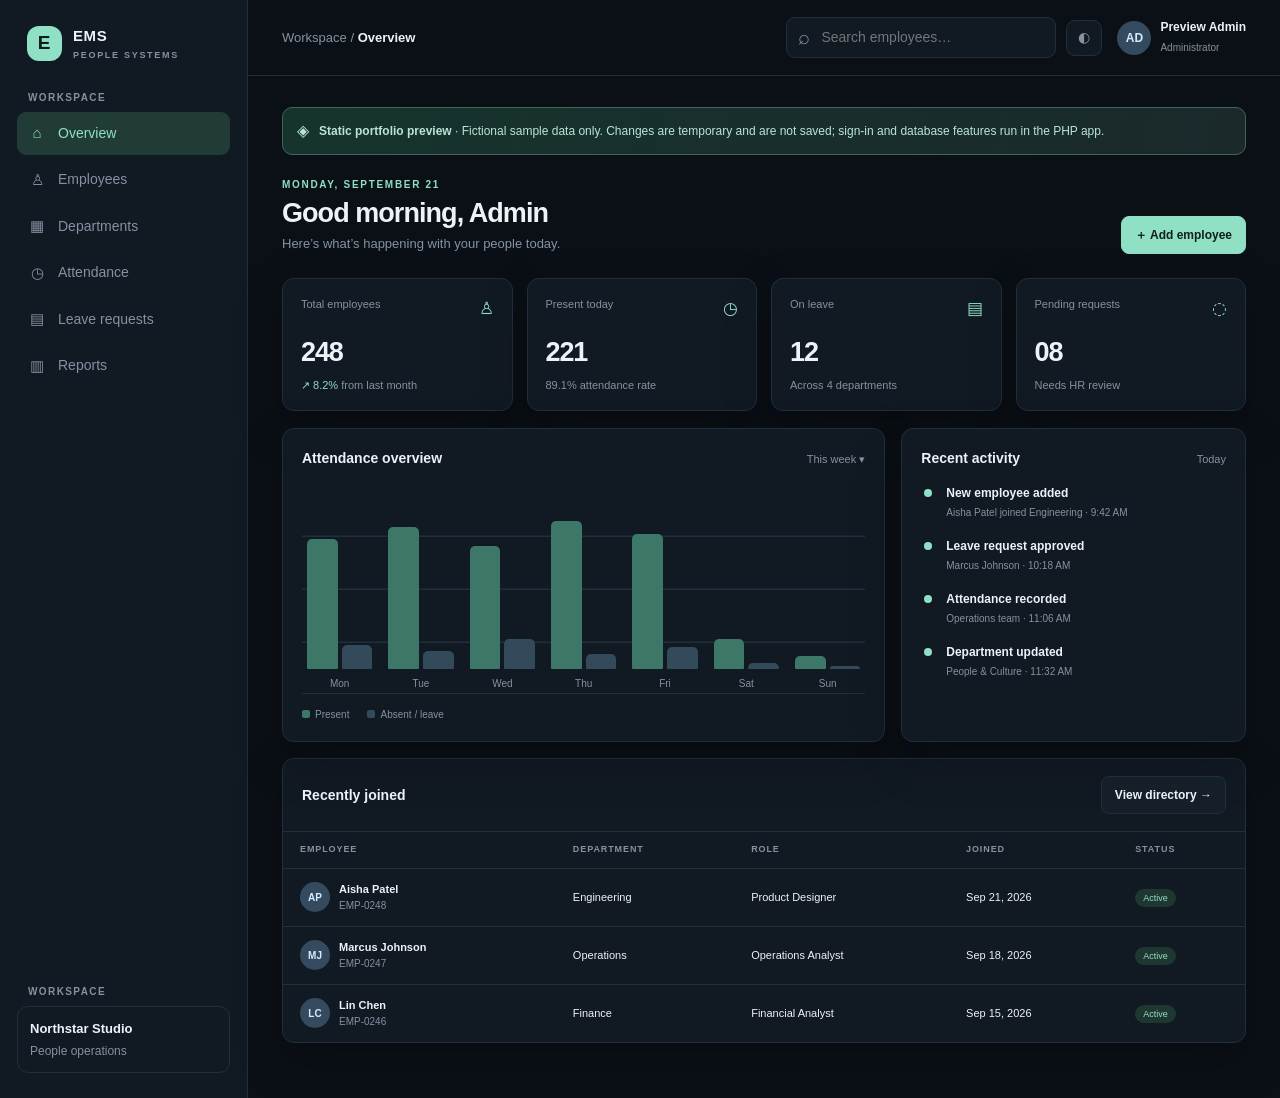
==== index.html @ 7f78dc3c "Add static EMS preview for GitHub Pages" ====
<!doctype html>
<html lang="en" data-theme="dark">
<head>
  <meta charset="utf-8">
  <meta name="viewport" content="width=device-width, initial-scale=1">
  <meta name="description" content="A static portfolio preview of the Employment Management System.">
  <title>EMS · People operations</title>
  <style>
    :root{color-scheme:dark;--bg:#0b1016;--panel:#111923;--panel2:#151f2a;--line:#222e3a;--text:#edf2f7;--muted:#8492a1;--accent:#8fe0c4;--accent2:#213c37;--blue:#9cc8ff;--amber:#f3c781;--red:#f39c9c;--shadow:0 18px 50px #0003}
    [data-theme=light]{color-scheme:light;--bg:#f2f5f7;--panel:#fff;--panel2:#f7f9fa;--line:#e4e9ed;--text:#1b2630;--muted:#71808e;--accent:#247d64;--accent2:#e1f3ed;--blue:#3677b8;--amber:#a56c15;--red:#b94d4d;--shadow:0 14px 38px #22334412}
    *{box-sizing:border-box}body{margin:0;background:var(--bg);color:var(--text);font:14px/1.5 Inter,"Segoe UI",Arial,sans-serif;min-height:100vh}button,input{font:inherit}button{cursor:pointer;color:inherit}
    .app{display:grid;grid-template-columns:248px minmax(0,1fr);min-height:100vh}.sidebar{background:var(--panel);border-right:1px solid var(--line);padding:25px 17px;display:flex;flex-direction:column;gap:28px}.brand{display:flex;align-items:center;gap:11px;padding:0 10px;font-size:15px;font-weight:750;letter-spacing:.04em}.brand-mark{display:grid;place-items:center;width:35px;height:35px;border-radius:12px;background:var(--accent);color:#102019;font-weight:900;font-size:19px}.brand small{display:block;color:var(--muted);font-size:9px;letter-spacing:.19em;margin-top:1px}.nav-label{color:var(--muted);font-size:10px;font-weight:700;letter-spacing:.14em;padding:0 11px;margin-bottom:7px}.nav{display:grid;gap:4px}.nav button{background:none;border:0;color:var(--muted);text-align:left;padding:10px 11px;border-radius:9px;display:flex;align-items:center;gap:12px}.nav button:hover,.nav button.active{background:var(--accent2);color:var(--accent)}.nav-icon{width:18px;text-align:center;font-size:15px}.sidebar-bottom{margin-top:auto}.workspace{border:1px solid var(--line);padding:12px;border-radius:11px;color:var(--muted);font-size:12px}.workspace b{display:block;color:var(--text);font-size:13px;margin-bottom:3px}
    main{min-width:0}.topbar{height:76px;border-bottom:1px solid var(--line);display:flex;align-items:center;justify-content:space-between;padding:0 34px;gap:15px}.crumb{color:var(--muted);font-size:13px}.crumb strong{color:var(--text);font-weight:600}.top-actions{display:flex;align-items:center;gap:10px}.search{width:min(270px,30vw);position:relative}.search input{width:100%;background:var(--panel);border:1px solid var(--line);border-radius:9px;color:var(--text);padding:9px 12px 9px 34px;outline:none}.search:before{content:"⌕";position:absolute;left:12px;top:5px;color:var(--muted);font-size:20px}.icon-btn{width:36px;height:36px;border-radius:9px;border:1px solid var(--line);background:var(--panel);color:var(--muted)}.profile{display:flex;align-items:center;gap:9px;margin-left:5px}.avatar{display:grid;place-items:center;width:34px;height:34px;border-radius:50%;background:#344b5f;color:#d7ebff;font-weight:700;font-size:12px}.profile b{font-size:12px;display:block}.profile small{color:var(--muted);font-size:10px}
    .content{max-width:1440px;margin:auto;padding:31px 34px 55px}.preview-banner{border:1px solid #416359;background:linear-gradient(100deg,#16342e,#1b292b);color:#b9e5d5;border-radius:10px;padding:11px 14px;margin-bottom:22px;display:flex;align-items:center;gap:10px;font-size:12px}.preview-banner span{font-size:16px}.screen{display:none}.screen.active{display:block}.heading{display:flex;align-items:flex-end;justify-content:space-between;gap:18px;margin-bottom:24px}.eyebrow{font-size:10px;letter-spacing:.17em;text-transform:uppercase;color:var(--accent);font-weight:700}.heading h1{font-size:27px;line-height:1.2;margin:5px 0 5px;font-weight:650;letter-spacing:-.035em}.heading p{margin:0;color:var(--muted);font-size:13px}.button{border:1px solid var(--line);background:var(--panel2);padding:9px 13px;border-radius:8px;color:var(--text);font-weight:600;font-size:12px}.button.primary{background:var(--accent);border-color:var(--accent);color:#102019}.button:hover{filter:brightness(1.08)}
    .stats{display:grid;grid-template-columns:repeat(4,minmax(0,1fr));gap:14px;margin-bottom:17px}.stat,.card{background:var(--panel);border:1px solid var(--line);border-radius:12px;box-shadow:var(--shadow)}.stat{padding:17px 18px}.stat-head{display:flex;justify-content:space-between;color:var(--muted);font-size:11px}.stat-icon{color:var(--accent);font-size:17px}.stat-value{font-size:27px;font-weight:650;letter-spacing:-.04em;margin:11px 0 4px}.stat-foot{color:var(--muted);font-size:11px}.up{color:var(--accent)}
    .grid-two{display:grid;grid-template-columns:minmax(0,1.4fr) minmax(280px,.8fr);gap:16px;margin-bottom:16px}.card{padding:19px}.card-title{display:flex;align-items:center;justify-content:space-between;margin-bottom:15px}.card-title h2{font-size:14px;margin:0;font-weight:650}.card-title span{font-size:11px;color:var(--muted)}.chart{height:210px;display:flex;align-items:flex-end;gap:16px;padding:14px 5px 24px;border-bottom:1px solid var(--line);background:repeating-linear-gradient(to bottom,transparent 0,transparent 51px,var(--line) 52px,var(--line) 53px)}.bar-col{height:100%;flex:1;display:flex;align-items:flex-end;gap:4px;position:relative}.bar{width:50%;border-radius:5px 5px 1px 1px;background:#3c7767;min-height:3px}.bar.alt{background:#324a5a}.bar-col label{position:absolute;bottom:-22px;left:0;right:0;text-align:center;color:var(--muted);font-size:10px}.legend{display:flex;gap:18px;color:var(--muted);font-size:10px;margin-top:13px}.legend i{display:inline-block;width:8px;height:8px;border-radius:2px;background:#3c7767;margin-right:5px}.legend i.alt{background:#324a5a}
    .activity-list{display:grid;gap:17px}.activity{display:flex;gap:11px;align-items:flex-start}.activity-dot{height:8px;width:8px;border-radius:50%;background:var(--accent);margin:5px 3px 0}.activity b{font-size:12px;font-weight:600;display:block}.activity small{display:block;color:var(--muted);font-size:10px;margin-top:3px}
    .table-card{padding:0;overflow:hidden}.table-top{padding:17px 19px;display:flex;justify-content:space-between;align-items:center;border-bottom:1px solid var(--line)}.table-top h2{font-size:14px;margin:0}.table-wrap{overflow:auto}table{width:100%;border-collapse:collapse;white-space:nowrap}th{text-align:left;padding:11px 17px;color:var(--muted);font-size:9px;letter-spacing:.1em;font-weight:700;border-bottom:1px solid var(--line)}td{padding:12px 17px;border-bottom:1px solid var(--line);font-size:11px}tbody tr:last-child td{border-bottom:0}.person{display:flex;align-items:center;gap:9px}.person .avatar{width:30px;height:30px;font-size:10px}.person b{font-size:11px;display:block}.person small{font-size:10px;color:var(--muted)}.badge{font-size:9px;padding:4px 8px;border-radius:20px;background:#1e3831;color:#98ddc5}.badge.amber{background:#3a3020;color:#f2ca7d}.badge.blue{background:#1d2f3d;color:#a4cefa}.badge.red{background:#3b2729;color:#edaaaa}
    .cards-three{display:grid;grid-template-columns:repeat(3,minmax(0,1fr));gap:14px}.dept-card{padding:19px}.dept-card .dept-mark{width:34px;height:34px;border-radius:10px;background:var(--accent2);color:var(--accent);display:grid;place-items:center;font-size:12px;font-weight:700}.dept-card h3{font-size:14px;margin:15px 0 4px}.dept-card p{color:var(--muted);font-size:11px;margin:0}.dept-card footer{border-top:1px solid var(--line);padding-top:12px;margin-top:17px;color:var(--muted);font-size:10px;display:flex;justify-content:space-between}.empty-report{margin-top:14px;padding:30px;text-align:center;color:var(--muted)}
    .toast{position:fixed;bottom:22px;right:22px;background:var(--panel2);border:1px solid var(--line);box-shadow:var(--shadow);padding:12px 16px;border-radius:9px;opacity:0;transform:translateY(8px);transition:.2s;pointer-events:none;z-index:10}.toast.show{opacity:1;transform:translateY(0)}.menu-btn{display:none}
    [data-theme=light] .preview-banner{background:#e7f4ee;color:#275d4c;border-color:#c4e1d5}
    @media(max-width:1000px){.app{grid-template-columns:215px minmax(0,1fr)}.stats{grid-template-columns:repeat(2,1fr)}.content{padding:25px 22px}.topbar{padding:0 22px}.cards-three{grid-template-columns:repeat(2,minmax(0,1fr))}}
    @media(max-width:720px){.app{display:block}.sidebar{position:fixed;z-index:8;inset:0 auto 0 0;width:250px;transform:translateX(-102%);transition:.2s;box-shadow:var(--shadow)}.sidebar.open{transform:translateX(0)}.menu-btn{display:inline-grid;place-items:center}.topbar{height:64px;padding:0 15px}.search{width:min(190px,40vw)}.profile span:not(.avatar){display:none}.content{padding:20px 14px 38px}.grid-two{grid-template-columns:1fr}.heading{align-items:flex-start}.heading h1{font-size:23px}.cards-three{grid-template-columns:1fr}.preview-banner{align-items:flex-start}.stats{gap:9px}.stat{padding:13px}.stat-value{font-size:23px}}
    @media(max-width:410px){.stats{grid-template-columns:1fr 1fr}.top-actions{gap:6px}.profile{display:none}.button{padding:8px 9px}}
  </style>
</head>
<body>
<div class="app">
  <aside class="sidebar" id="sidebar">
    <div class="brand"><span class="brand-mark">E</span><span>EMS<small>PEOPLE SYSTEMS</small></span></div>
    <div><div class="nav-label">WORKSPACE</div><nav class="nav" aria-label="Main navigation">
      <button class="active" data-view="dashboard"><span class="nav-icon">⌂</span>Overview</button>
      <button data-view="employees"><span class="nav-icon">♙</span>Employees</button>
      <button data-view="departments"><span class="nav-icon">▦</span>Departments</button>
      <button data-view="attendance"><span class="nav-icon">◷</span>Attendance</button>
      <button data-view="leave"><span class="nav-icon">▤</span>Leave requests</button>
      <button data-view="reports"><span class="nav-icon">▥</span>Reports</button>
    </nav></div>
    <div class="sidebar-bottom"><div class="nav-label">WORKSPACE</div><div class="workspace"><b>Northstar Studio</b>People operations</div></div>
  </aside>
  <main>
    <header class="topbar">
      <div class="top-actions"><button class="icon-btn menu-btn" id="menu" aria-label="Open menu">☰</button><div class="crumb">Workspace <span> / </span> <strong id="breadcrumb">Overview</strong></div></div>
      <div class="top-actions">
        <label class="search"><input id="global-search" placeholder="Search employees…" aria-label="Search employees"></label>
        <button class="icon-btn" id="theme" aria-label="Toggle light theme">◐</button>
        <div class="profile"><span class="avatar">AD</span><span><b>Preview Admin</b><small>Administrator</small></span></div>
      </div>
    </header>
    <div class="content">
      <div class="preview-banner"><span>◈</span><div><b>Static portfolio preview</b> · Fictional sample data only. Changes are temporary and are not saved; sign-in and database features run in the PHP app.</div></div>

      <section class="screen active" data-screen="dashboard">
        <div class="heading"><div><div class="eyebrow">MONDAY, SEPTEMBER 21</div><h1>Good morning, Admin</h1><p>Here’s what’s happening with your people today.</p></div><button class="button primary" data-demo>＋ Add employee</button></div>
        <div class="stats">
          <article class="stat"><div class="stat-head"><span>Total employees</span><span class="stat-icon">♙</span></div><div class="stat-value">248</div><div class="stat-foot"><span class="up">↗ 8.2%</span> from last month</div></article>
          <article class="stat"><div class="stat-head"><span>Present today</span><span class="stat-icon">◷</span></div><div class="stat-value">221</div><div class="stat-foot">89.1% attendance rate</div></article>
          <article class="stat"><div class="stat-head"><span>On leave</span><span class="stat-icon">▤</span></div><div class="stat-value">12</div><div class="stat-foot">Across 4 departments</div></article>
          <article class="stat"><div class="stat-head"><span>Pending requests</span><span class="stat-icon">◌</span></div><div class="stat-value">08</div><div class="stat-foot">Needs HR review</div></article>
        </div>
        <div class="grid-two">
          <article class="card"><div class="card-title"><h2>Attendance overview</h2><span>This week ▾</span></div><div class="chart" aria-label="Attendance chart">
            <div class="bar-col"><i class="bar" style="height:76%"></i><i class="bar alt" style="height:14%"></i><label>Mon</label></div><div class="bar-col"><i class="bar" style="height:83%"></i><i class="bar alt" style="height:11%"></i><label>Tue</label></div><div class="bar-col"><i class="bar" style="height:72%"></i><i class="bar alt" style="height:18%"></i><label>Wed</label></div><div class="bar-col"><i class="bar" style="height:87%"></i><i class="bar alt" style="height:9%"></i><label>Thu</label></div><div class="bar-col"><i class="bar" style="height:79%"></i><i class="bar alt" style="height:13%"></i><label>Fri</label></div><div class="bar-col"><i class="bar" style="height:18%"></i><i class="bar alt" style="height:4%"></i><label>Sat</label></div><div class="bar-col"><i class="bar" style="height:8%"></i><i class="bar alt" style="height:2%"></i><label>Sun</label></div>
          </div><div class="legend"><span><i></i>Present</span><span><i class="alt"></i>Absent / leave</span></div></article>
          <article class="card"><div class="card-title"><h2>Recent activity</h2><span>Today</span></div><div class="activity-list">
            <div class="activity"><i class="activity-dot"></i><div><b>New employee added</b><small>Aisha Patel joined Engineering · 9:42 AM</small></div></div>
            <div class="activity"><i class="activity-dot"></i><div><b>Leave request approved</b><small>Marcus Johnson · 10:18 AM</small></div></div>
            <div class="activity"><i class="activity-dot"></i><div><b>Attendance recorded</b><small>Operations team · 11:06 AM</small></div></div>
            <div class="activity"><i class="activity-dot"></i><div><b>Department updated</b><small>People &amp; Culture · 11:32 AM</small></div></div>
          </div></article>
        </div>
        <article class="card table-card"><div class="table-top"><h2>Recently joined</h2><button class="button" data-view-link="employees">View directory →</button></div><div class="table-wrap"><table><thead><tr><th>EMPLOYEE</th><th>DEPARTMENT</th><th>ROLE</th><th>JOINED</th><th>STATUS</th></tr></thead><tbody>
          <tr><td><div class="person"><span class="avatar">AP</span><span><b>Aisha Patel</b><small>EMP-0248</small></span></div></td><td>Engineering</td><td>Product Designer</td><td>Sep 21, 2026</td><td><span class="badge">Active</span></td></tr>
          <tr><td><div class="person"><span class="avatar">MJ</span><span><b>Marcus Johnson</b><small>EMP-0247</small></span></div></td><td>Operations</td><td>Operations Analyst</td><td>Sep 18, 2026</td><td><span class="badge">Active</span></td></tr>
          <tr><td><div class="person"><span class="avatar">LC</span><span><b>Lin Chen</b><small>EMP-0246</small></span></div></td><td>Finance</td><td>Financial Analyst</td><td>Sep 15, 2026</td><td><span class="badge">Active</span></td></tr>
        </tbody></table></div></article>
      </section>

      <section class="screen" data-screen="employees">
        <div class="heading"><div><div class="eyebrow">PEOPLE DIRECTORY</div><h1>Employees</h1><p>Browse the people in your organization.</p></div><button class="button primary" data-demo>＋ Add employee</button></div>
        <article class="card table-card"><div class="table-top"><h2>All employees <span class="muted">(sample)</span></h2><span>248 people</span></div><div class="table-wrap"><table><thead><tr><th>EMPLOYEE</th><th>DEPARTMENT</th><th>ROLE</th><th>EMAIL</th><th>STATUS</th></tr></thead><tbody id="employee-rows">
          <tr><td><div class="person"><span class="avatar">AP</span><span><b>Aisha Patel</b><small>EMP-0248</small></span></div></td><td>Engineering</td><td>Product Designer</td><td>aisha.patel@example.test</td><td><span class="badge">Active</span></td></tr>
          <tr><td><div class="person"><span class="avatar">MJ</span><span><b>Marcus Johnson</b><small>EMP-0247</small></span></div></td><td>Operations</td><td>Operations Analyst</td><td>marcus.j@example.test</td><td><span class="badge amber">On leave</span></td></tr>
          <tr><td><div class="person"><span class="avatar">LC</span><span><b>Lin Chen</b><small>EMP-0246</small></span></div></td><td>Finance</td><td>Financial Analyst</td><td>lin.chen@example.test</td><td><span class="badge">Active</span></td></tr>
          <tr><td><div class="person"><span class="avatar">SR</span><span><b>Sofia Rivera</b><small>EMP-0245</small></span></div></td><td>People &amp; Culture</td><td>HR Specialist</td><td>sofia.r@example.test</td><td><span class="badge">Active</span></td></tr>
          <tr><td><div class="person"><span class="avatar">DK</span><span><b>Daniel Kim</b><small>EMP-0244</small></span></div></td><td>Engineering</td><td>Backend Developer</td><td>daniel.kim@example.test</td><td><span class="badge red">Inactive</span></td></tr>
        </tbody></table></div></article>
      </section>

      <section class="screen" data-screen="departments">
        <div class="heading"><div><div class="eyebrow">ORGANIZATION</div><h1>Departments</h1><p>Teams and their current headcount.</p></div><button class="button primary" data-demo>＋ Add department</button></div>
        <div class="cards-three">
          <article class="card dept-card"><span class="dept-mark">EN</span><h3>Engineering</h3><p>Product development and technology.</p><footer><span>86 employees</span><span class="badge">Active</span></footer></article>
          <article class="card dept-card"><span class="dept-mark">OP</span><h3>Operations</h3><p>Business operations and support.</p><footer><span>54 employees</span><span class="badge">Active</span></footer></article>
          <article class="card dept-card"><span class="dept-mark">PC</span><h3>People &amp; Culture</h3><p>People operations and development.</p><footer><span>32 employees</span><span class="badge">Active</span></footer></article>
          <article class="card dept-card"><span class="dept-mark">FI</span><h3>Finance</h3><p>Financial planning and accounting.</p><footer><span>28 employees</span><span class="badge">Active</span></footer></article>
          <article class="card dept-card"><span class="dept-mark">MK</span><h3>Marketing</h3><p>Brand, communications and growth.</p><footer><span>31 employees</span><span class="badge">Active</span></footer></article>
          <article class="card dept-card"><span class="dept-mark">CS</span><h3>Customer Success</h3><p>Customer onboarding and care.</p><footer><span>17 employees</span><span class="badge">Active</span></footer></article>
        </div>
      </section>

      <section class="screen" data-screen="attendance">
        <div class="heading"><div><div class="eyebrow">TIME &amp; PRESENCE</div><h1>Attendance</h1><p>Today's attendance summary and recent entries.</p></div><button class="button" data-demo>↓ Export CSV</button></div>
        <div class="stats"><article class="stat"><div class="stat-head"><span>Present</span><span class="stat-icon">✓</span></div><div class="stat-value">221</div><div class="stat-foot">89.1% of employees</div></article><article class="stat"><div class="stat-head"><span>Late</span><span class="stat-icon">◷</span></div><div class="stat-value">09</div><div class="stat-foot">3.6% of employees</div></article><article class="stat"><div class="stat-head"><span>Absent</span><span class="stat-icon">—</span></div><div class="stat-value">06</div><div class="stat-foot">2.4% of employees</div></article><article class="stat"><div class="stat-head"><span>On leave</span><span class="stat-icon">▤</span></div><div class="stat-value">12</div><div class="stat-foot">4.8% of employees</div></article></div>
        <article class="card table-card"><div class="table-top"><h2>Recent attendance</h2><span>Monday, Sep 21</span></div><div class="table-wrap"><table><thead><tr><th>EMPLOYEE</th><th>DEPARTMENT</th><th>CHECK IN</th><th>CHECK OUT</th><th>STATUS</th></tr></thead><tbody><tr><td><div class="person"><span class="avatar">AP</span><span><b>Aisha Patel</b><small>EMP-0248</small></span></div></td><td>Engineering</td><td>08:54 AM</td><td>—</td><td><span class="badge">Present</span></td></tr><tr><td><div class="person"><span class="avatar">MJ</span><span><b>Marcus Johnson</b><small>EMP-0247</small></span></div></td><td>Operations</td><td>09:16 AM</td><td>—</td><td><span class="badge amber">Late</span></td></tr><tr><td><div class="person"><span class="avatar">LC</span><span><b>Lin Chen</b><small>EMP-0246</small></span></div></td><td>Finance</td><td>08:47 AM</td><td>—</td><td><span class="badge">Present</span></td></tr><tr><td><div class="person"><span class="avatar">SR</span><span><b>Sofia Rivera</b><small>EMP-0245</small></span></div></td><td>People &amp; Culture</td><td>—</td><td>—</td><td><span class="badge blue">On leave</span></td></tr></tbody></table></div></article>
      </section>

      <section class="screen" data-screen="leave">
        <div class="heading"><div><div class="eyebrow">TIME AWAY</div><h1>Leave requests</h1><p>Review requests from across the organization.</p></div><button class="button" data-demo>Filter requests</button></div>
        <article class="card table-card"><div class="table-top"><h2>Requests awaiting review</h2><span>8 pending</span></div><div class="table-wrap"><table><thead><tr><th>EMPLOYEE</th><th>TYPE</th><th>DATES</th><th>REASON</th><th>STATUS</th><th>ACTION</th></tr></thead><tbody><tr><td><div class="person"><span class="avatar">MJ</span><span><b>Marcus Johnson</b><small>Operations</small></span></div></td><td>Annual</td><td>Sep 24 – Sep 25</td><td>Family commitment</td><td><span class="badge amber">Pending</span></td><td><button class="button" data-demo>Review</button></td></tr><tr><td><div class="person"><span class="avatar">LC</span><span><b>Lin Chen</b><small>Finance</small></span></div></td><td>Sick</td><td>Sep 22</td><td>Medical appointment</td><td><span class="badge amber">Pending</span></td><td><button class="button" data-demo>Review</button></td></tr><tr><td><div class="person"><span class="avatar">DK</span><span><b>Daniel Kim</b><small>Engineering</small></span></div></td><td>Personal</td><td>Sep 28 – Sep 29</td><td>Personal matter</td><td><span class="badge">Approved</span></td><td>—</td></tr></tbody></table></div></article>
      </section>

      <section class="screen" data-screen="reports">
        <div class="heading"><div><div class="eyebrow">INSIGHTS</div><h1>Reports</h1><p>At-a-glance summaries for this sample workspace.</p></div><button class="button" data-demo>↓ Download report</button></div>
        <div class="cards-three"><article class="card dept-card"><span class="dept-mark">01</span><h3>Employee report</h3><p>Headcount by department and employment status.</p><footer><span>248 records</span><button class="button" data-demo>Preview</button></footer></article><article class="card dept-card"><span class="dept-mark">02</span><h3>Attendance report</h3><p>Daily attendance totals and attendance rates.</p><footer><span>September 2026</span><button class="button" data-demo>Preview</button></footer></article><article class="card dept-card"><span class="dept-mark">03</span><h3>Leave report</h3><p>Leave requests by type and current status.</p><footer><span>34 requests</span><button class="button" data-demo>Preview</button></footer></article></div>
      </section>
    </div>
  </main>
</div>
<div class="toast" id="toast" role="status" aria-live="polite"></div>
<script>
  const labels={dashboard:"Overview",employees:"Employees",departments:"Departments",attendance:"Attendance",leave:"Leave requests",reports:"Reports"};
  const notify=(message)=>{const t=document.getElementById("toast");t.textContent=message;t.classList.add("show");clearTimeout(window.toastTimer);window.toastTimer=setTimeout(()=>t.classList.remove("show"),2600)};
  function showView(view){if(!labels[view])return;document.querySelectorAll(".screen").forEach(s=>s.classList.toggle("active",s.dataset.screen===view));document.querySelectorAll("[data-view]").forEach(b=>b.classList.toggle("active",b.dataset.view===view));document.getElementById("breadcrumb").textContent=labels[view];document.getElementById("sidebar").classList.remove("open");window.scrollTo({top:0,behavior:"smooth"})}
  document.querySelectorAll("[data-view]").forEach(b=>b.addEventListener("click",()=>showView(b.dataset.view)));
  document.querySelectorAll("[data-view-link]").forEach(b=>b.addEventListener("click",()=>showView(b.dataset.viewLink)));
  document.querySelectorAll("[data-demo]").forEach(b=>b.addEventListener("click",()=>notify("Static preview only — this action is not saved.")));
  document.getElementById("theme").addEventListener("click",()=>{const d=document.documentElement;d.dataset.theme=d.dataset.theme==="dark"?"light":"dark"});
  document.getElementById("menu").addEventListener("click",()=>document.getElementById("sidebar").classList.toggle("open"));
  document.getElementById("global-search").addEventListener("input",e=>{showView("employees");const q=e.target.value.toLowerCase();document.querySelectorAll("#employee-rows tr").forEach(row=>row.hidden=!row.innerText.toLowerCase().includes(q))});
</script>
</body>
</html>
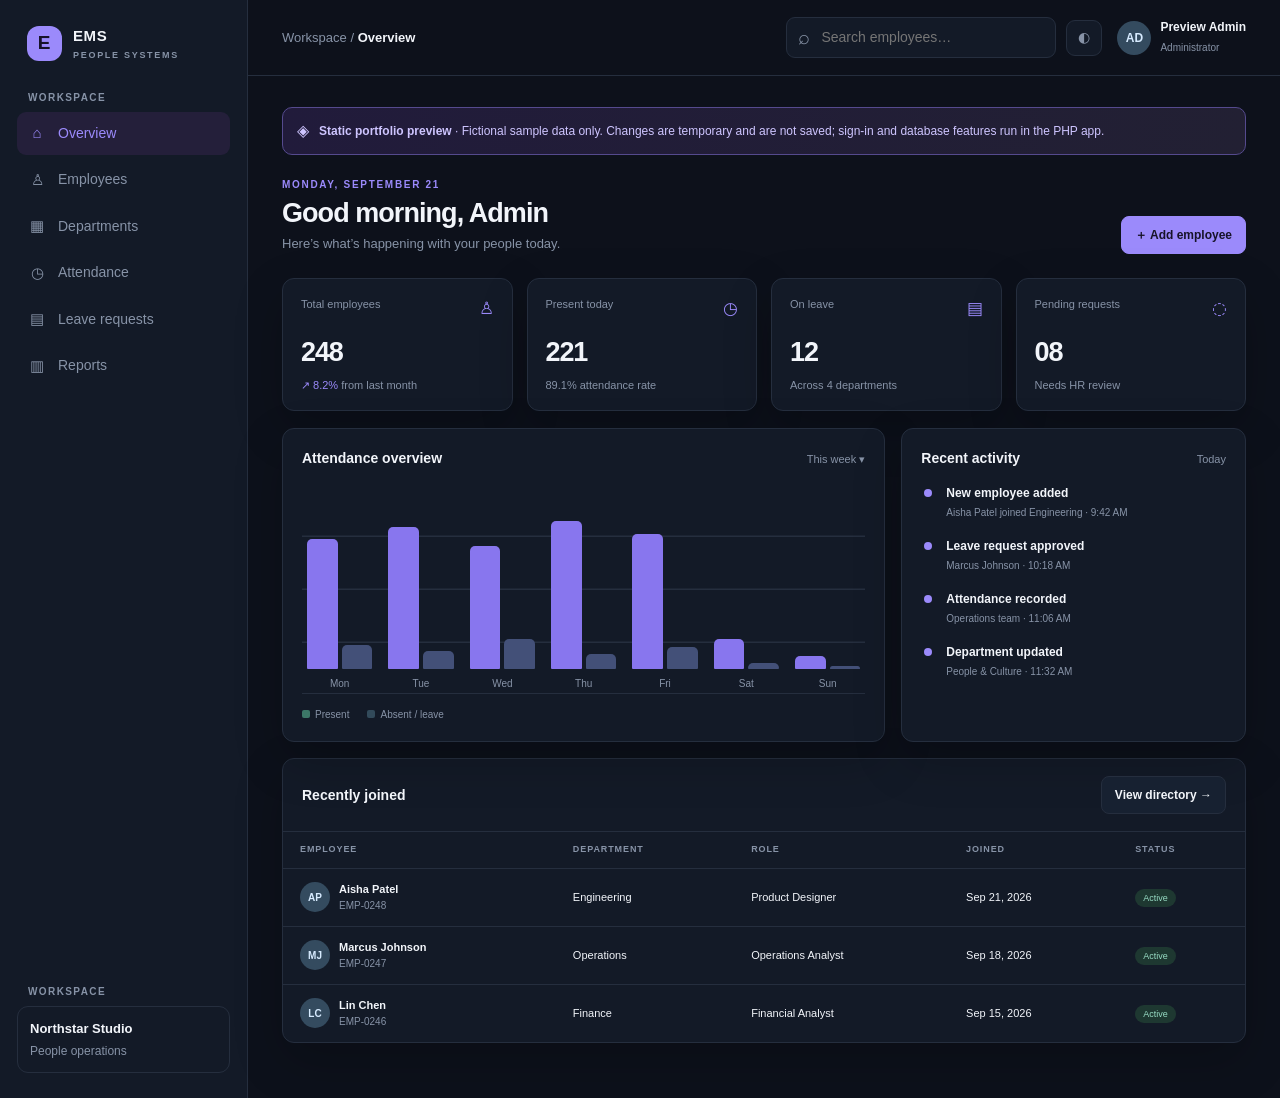
==== commit 73c99406: "Update theme colors in index.html" ====
--- a/index.html
+++ b/index.html
@@ -6,19 +6,19 @@
   <meta name="description" content="A static portfolio preview of the Employment Management System.">
   <title>EMS · People operations</title>
   <style>
-    :root{color-scheme:dark;--bg:#0b1016;--panel:#111923;--panel2:#151f2a;--line:#222e3a;--text:#edf2f7;--muted:#8492a1;--accent:#8fe0c4;--accent2:#213c37;--blue:#9cc8ff;--amber:#f3c781;--red:#f39c9c;--shadow:0 18px 50px #0003}
-    [data-theme=light]{color-scheme:light;--bg:#f2f5f7;--panel:#fff;--panel2:#f7f9fa;--line:#e4e9ed;--text:#1b2630;--muted:#71808e;--accent:#247d64;--accent2:#e1f3ed;--blue:#3677b8;--amber:#a56c15;--red:#b94d4d;--shadow:0 14px 38px #22334412}
+    :root{color-scheme:dark;--bg:#0d111b;--panel:#131a27;--panel2:#172131;--line:#252e3e;--text:#f2f5fa;--muted:#8793a7;--accent:#9b8afb;--accent2:#241f3a;--blue:#9cc8ff;--amber:#e9b664;--red:#f07c84;--shadow:0 18px 50px #0003}
+    [data-theme=light]{color-scheme:light;--bg:#f4f6fb;--panel:#fff;--panel2:#f6f7fb;--line:#e7eaf1;--text:#202638;--muted:#7b8497;--accent:#7664dc;--accent2:#eeebff;--blue:#3677b8;--amber:#ad761a;--red:#d84e5a;--shadow:0 14px 38px #22334412}
     *{box-sizing:border-box}body{margin:0;background:var(--bg);color:var(--text);font:14px/1.5 Inter,"Segoe UI",Arial,sans-serif;min-height:100vh}button,input{font:inherit}button{cursor:pointer;color:inherit}
-    .app{display:grid;grid-template-columns:248px minmax(0,1fr);min-height:100vh}.sidebar{background:var(--panel);border-right:1px solid var(--line);padding:25px 17px;display:flex;flex-direction:column;gap:28px}.brand{display:flex;align-items:center;gap:11px;padding:0 10px;font-size:15px;font-weight:750;letter-spacing:.04em}.brand-mark{display:grid;place-items:center;width:35px;height:35px;border-radius:12px;background:var(--accent);color:#102019;font-weight:900;font-size:19px}.brand small{display:block;color:var(--muted);font-size:9px;letter-spacing:.19em;margin-top:1px}.nav-label{color:var(--muted);font-size:10px;font-weight:700;letter-spacing:.14em;padding:0 11px;margin-bottom:7px}.nav{display:grid;gap:4px}.nav button{background:none;border:0;color:var(--muted);text-align:left;padding:10px 11px;border-radius:9px;display:flex;align-items:center;gap:12px}.nav button:hover,.nav button.active{background:var(--accent2);color:var(--accent)}.nav-icon{width:18px;text-align:center;font-size:15px}.sidebar-bottom{margin-top:auto}.workspace{border:1px solid var(--line);padding:12px;border-radius:11px;color:var(--muted);font-size:12px}.workspace b{display:block;color:var(--text);font-size:13px;margin-bottom:3px}
+    .app{display:grid;grid-template-columns:248px minmax(0,1fr);min-height:100vh}.sidebar{background:var(--panel);border-right:1px solid var(--line);padding:25px 17px;display:flex;flex-direction:column;gap:28px}.brand{display:flex;align-items:center;gap:11px;padding:0 10px;font-size:15px;font-weight:750;letter-spacing:.04em}.brand-mark{display:grid;place-items:center;width:35px;height:35px;border-radius:12px;background:var(--accent);color:#171329;font-weight:900;font-size:19px}.brand small{display:block;color:var(--muted);font-size:9px;letter-spacing:.19em;margin-top:1px}.nav-label{color:var(--muted);font-size:10px;font-weight:700;letter-spacing:.14em;padding:0 11px;margin-bottom:7px}.nav{display:grid;gap:4px}.nav button{background:none;border:0;color:var(--muted);text-align:left;padding:10px 11px;border-radius:9px;display:flex;align-items:center;gap:12px}.nav button:hover,.nav button.active{background:var(--accent2);color:var(--accent)}.nav-icon{width:18px;text-align:center;font-size:15px}.sidebar-bottom{margin-top:auto}.workspace{border:1px solid var(--line);padding:12px;border-radius:11px;color:var(--muted);font-size:12px}.workspace b{display:block;color:var(--text);font-size:13px;margin-bottom:3px}
     main{min-width:0}.topbar{height:76px;border-bottom:1px solid var(--line);display:flex;align-items:center;justify-content:space-between;padding:0 34px;gap:15px}.crumb{color:var(--muted);font-size:13px}.crumb strong{color:var(--text);font-weight:600}.top-actions{display:flex;align-items:center;gap:10px}.search{width:min(270px,30vw);position:relative}.search input{width:100%;background:var(--panel);border:1px solid var(--line);border-radius:9px;color:var(--text);padding:9px 12px 9px 34px;outline:none}.search:before{content:"⌕";position:absolute;left:12px;top:5px;color:var(--muted);font-size:20px}.icon-btn{width:36px;height:36px;border-radius:9px;border:1px solid var(--line);background:var(--panel);color:var(--muted)}.profile{display:flex;align-items:center;gap:9px;margin-left:5px}.avatar{display:grid;place-items:center;width:34px;height:34px;border-radius:50%;background:#344b5f;color:#d7ebff;font-weight:700;font-size:12px}.profile b{font-size:12px;display:block}.profile small{color:var(--muted);font-size:10px}
-    .content{max-width:1440px;margin:auto;padding:31px 34px 55px}.preview-banner{border:1px solid #416359;background:linear-gradient(100deg,#16342e,#1b292b);color:#b9e5d5;border-radius:10px;padding:11px 14px;margin-bottom:22px;display:flex;align-items:center;gap:10px;font-size:12px}.preview-banner span{font-size:16px}.screen{display:none}.screen.active{display:block}.heading{display:flex;align-items:flex-end;justify-content:space-between;gap:18px;margin-bottom:24px}.eyebrow{font-size:10px;letter-spacing:.17em;text-transform:uppercase;color:var(--accent);font-weight:700}.heading h1{font-size:27px;line-height:1.2;margin:5px 0 5px;font-weight:650;letter-spacing:-.035em}.heading p{margin:0;color:var(--muted);font-size:13px}.button{border:1px solid var(--line);background:var(--panel2);padding:9px 13px;border-radius:8px;color:var(--text);font-weight:600;font-size:12px}.button.primary{background:var(--accent);border-color:var(--accent);color:#102019}.button:hover{filter:brightness(1.08)}
+    .content{max-width:1440px;margin:auto;padding:31px 34px 55px}.preview-banner{border:1px solid #554a8e;background:linear-gradient(100deg,#211b3b,#222033);color:#cec5ff;border-radius:10px;padding:11px 14px;margin-bottom:22px;display:flex;align-items:center;gap:10px;font-size:12px}.preview-banner span{font-size:16px}.screen{display:none}.screen.active{display:block}.heading{display:flex;align-items:flex-end;justify-content:space-between;gap:18px;margin-bottom:24px}.eyebrow{font-size:10px;letter-spacing:.17em;text-transform:uppercase;color:var(--accent);font-weight:700}.heading h1{font-size:27px;line-height:1.2;margin:5px 0 5px;font-weight:650;letter-spacing:-.035em}.heading p{margin:0;color:var(--muted);font-size:13px}.button{border:1px solid var(--line);background:var(--panel2);padding:9px 13px;border-radius:8px;color:var(--text);font-weight:600;font-size:12px}.button.primary{background:var(--accent);border-color:var(--accent);color:#171329}.button:hover{filter:brightness(1.08)}
     .stats{display:grid;grid-template-columns:repeat(4,minmax(0,1fr));gap:14px;margin-bottom:17px}.stat,.card{background:var(--panel);border:1px solid var(--line);border-radius:12px;box-shadow:var(--shadow)}.stat{padding:17px 18px}.stat-head{display:flex;justify-content:space-between;color:var(--muted);font-size:11px}.stat-icon{color:var(--accent);font-size:17px}.stat-value{font-size:27px;font-weight:650;letter-spacing:-.04em;margin:11px 0 4px}.stat-foot{color:var(--muted);font-size:11px}.up{color:var(--accent)}
-    .grid-two{display:grid;grid-template-columns:minmax(0,1.4fr) minmax(280px,.8fr);gap:16px;margin-bottom:16px}.card{padding:19px}.card-title{display:flex;align-items:center;justify-content:space-between;margin-bottom:15px}.card-title h2{font-size:14px;margin:0;font-weight:650}.card-title span{font-size:11px;color:var(--muted)}.chart{height:210px;display:flex;align-items:flex-end;gap:16px;padding:14px 5px 24px;border-bottom:1px solid var(--line);background:repeating-linear-gradient(to bottom,transparent 0,transparent 51px,var(--line) 52px,var(--line) 53px)}.bar-col{height:100%;flex:1;display:flex;align-items:flex-end;gap:4px;position:relative}.bar{width:50%;border-radius:5px 5px 1px 1px;background:#3c7767;min-height:3px}.bar.alt{background:#324a5a}.bar-col label{position:absolute;bottom:-22px;left:0;right:0;text-align:center;color:var(--muted);font-size:10px}.legend{display:flex;gap:18px;color:var(--muted);font-size:10px;margin-top:13px}.legend i{display:inline-block;width:8px;height:8px;border-radius:2px;background:#3c7767;margin-right:5px}.legend i.alt{background:#324a5a}
+    .grid-two{display:grid;grid-template-columns:minmax(0,1.4fr) minmax(280px,.8fr);gap:16px;margin-bottom:16px}.card{padding:19px}.card-title{display:flex;align-items:center;justify-content:space-between;margin-bottom:15px}.card-title h2{font-size:14px;margin:0;font-weight:650}.card-title span{font-size:11px;color:var(--muted)}.chart{height:210px;display:flex;align-items:flex-end;gap:16px;padding:14px 5px 24px;border-bottom:1px solid var(--line);background:repeating-linear-gradient(to bottom,transparent 0,transparent 51px,var(--line) 52px,var(--line) 53px)}.bar-col{height:100%;flex:1;display:flex;align-items:flex-end;gap:4px;position:relative}.bar{width:50%;border-radius:5px 5px 1px 1px;background:#8876ee;min-height:3px}.bar.alt{background:#435078}.bar-col label{position:absolute;bottom:-22px;left:0;right:0;text-align:center;color:var(--muted);font-size:10px}.legend{display:flex;gap:18px;color:var(--muted);font-size:10px;margin-top:13px}.legend i{display:inline-block;width:8px;height:8px;border-radius:2px;background:#3c7767;margin-right:5px}.legend i.alt{background:#324a5a}
     .activity-list{display:grid;gap:17px}.activity{display:flex;gap:11px;align-items:flex-start}.activity-dot{height:8px;width:8px;border-radius:50%;background:var(--accent);margin:5px 3px 0}.activity b{font-size:12px;font-weight:600;display:block}.activity small{display:block;color:var(--muted);font-size:10px;margin-top:3px}
     .table-card{padding:0;overflow:hidden}.table-top{padding:17px 19px;display:flex;justify-content:space-between;align-items:center;border-bottom:1px solid var(--line)}.table-top h2{font-size:14px;margin:0}.table-wrap{overflow:auto}table{width:100%;border-collapse:collapse;white-space:nowrap}th{text-align:left;padding:11px 17px;color:var(--muted);font-size:9px;letter-spacing:.1em;font-weight:700;border-bottom:1px solid var(--line)}td{padding:12px 17px;border-bottom:1px solid var(--line);font-size:11px}tbody tr:last-child td{border-bottom:0}.person{display:flex;align-items:center;gap:9px}.person .avatar{width:30px;height:30px;font-size:10px}.person b{font-size:11px;display:block}.person small{font-size:10px;color:var(--muted)}.badge{font-size:9px;padding:4px 8px;border-radius:20px;background:#1e3831;color:#98ddc5}.badge.amber{background:#3a3020;color:#f2ca7d}.badge.blue{background:#1d2f3d;color:#a4cefa}.badge.red{background:#3b2729;color:#edaaaa}
     .cards-three{display:grid;grid-template-columns:repeat(3,minmax(0,1fr));gap:14px}.dept-card{padding:19px}.dept-card .dept-mark{width:34px;height:34px;border-radius:10px;background:var(--accent2);color:var(--accent);display:grid;place-items:center;font-size:12px;font-weight:700}.dept-card h3{font-size:14px;margin:15px 0 4px}.dept-card p{color:var(--muted);font-size:11px;margin:0}.dept-card footer{border-top:1px solid var(--line);padding-top:12px;margin-top:17px;color:var(--muted);font-size:10px;display:flex;justify-content:space-between}.empty-report{margin-top:14px;padding:30px;text-align:center;color:var(--muted)}
     .toast{position:fixed;bottom:22px;right:22px;background:var(--panel2);border:1px solid var(--line);box-shadow:var(--shadow);padding:12px 16px;border-radius:9px;opacity:0;transform:translateY(8px);transition:.2s;pointer-events:none;z-index:10}.toast.show{opacity:1;transform:translateY(0)}.menu-btn{display:none}
-    [data-theme=light] .preview-banner{background:#e7f4ee;color:#275d4c;border-color:#c4e1d5}
+    [data-theme=light] .preview-banner{background:#f0edff;color:#574b9a;border-color:#dad3ff}
     @media(max-width:1000px){.app{grid-template-columns:215px minmax(0,1fr)}.stats{grid-template-columns:repeat(2,1fr)}.content{padding:25px 22px}.topbar{padding:0 22px}.cards-three{grid-template-columns:repeat(2,minmax(0,1fr))}}
     @media(max-width:720px){.app{display:block}.sidebar{position:fixed;z-index:8;inset:0 auto 0 0;width:250px;transform:translateX(-102%);transition:.2s;box-shadow:var(--shadow)}.sidebar.open{transform:translateX(0)}.menu-btn{display:inline-grid;place-items:center}.topbar{height:64px;padding:0 15px}.search{width:min(190px,40vw)}.profile span:not(.avatar){display:none}.content{padding:20px 14px 38px}.grid-two{grid-template-columns:1fr}.heading{align-items:flex-start}.heading h1{font-size:23px}.cards-three{grid-template-columns:1fr}.preview-banner{align-items:flex-start}.stats{gap:9px}.stat{padding:13px}.stat-value{font-size:23px}}
     @media(max-width:410px){.stats{grid-template-columns:1fr 1fr}.top-actions{gap:6px}.profile{display:none}.button{padding:8px 9px}}
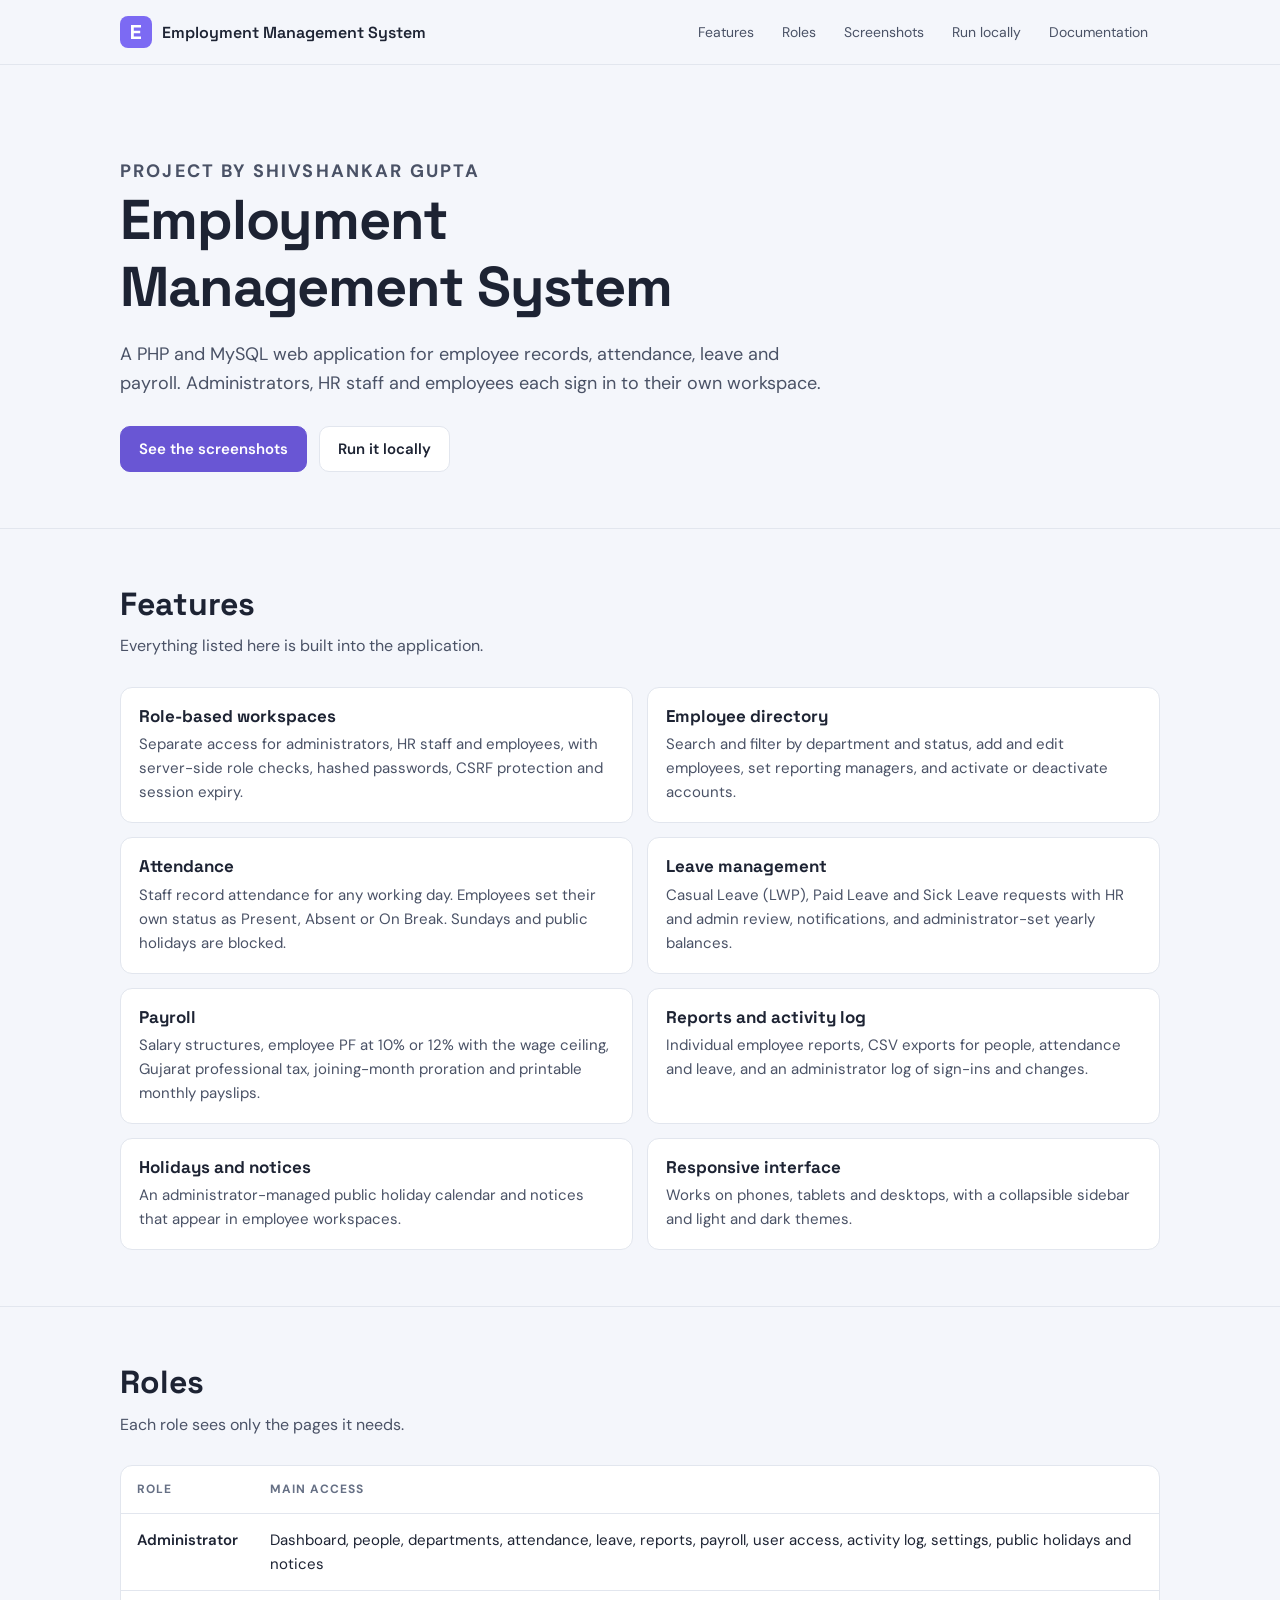
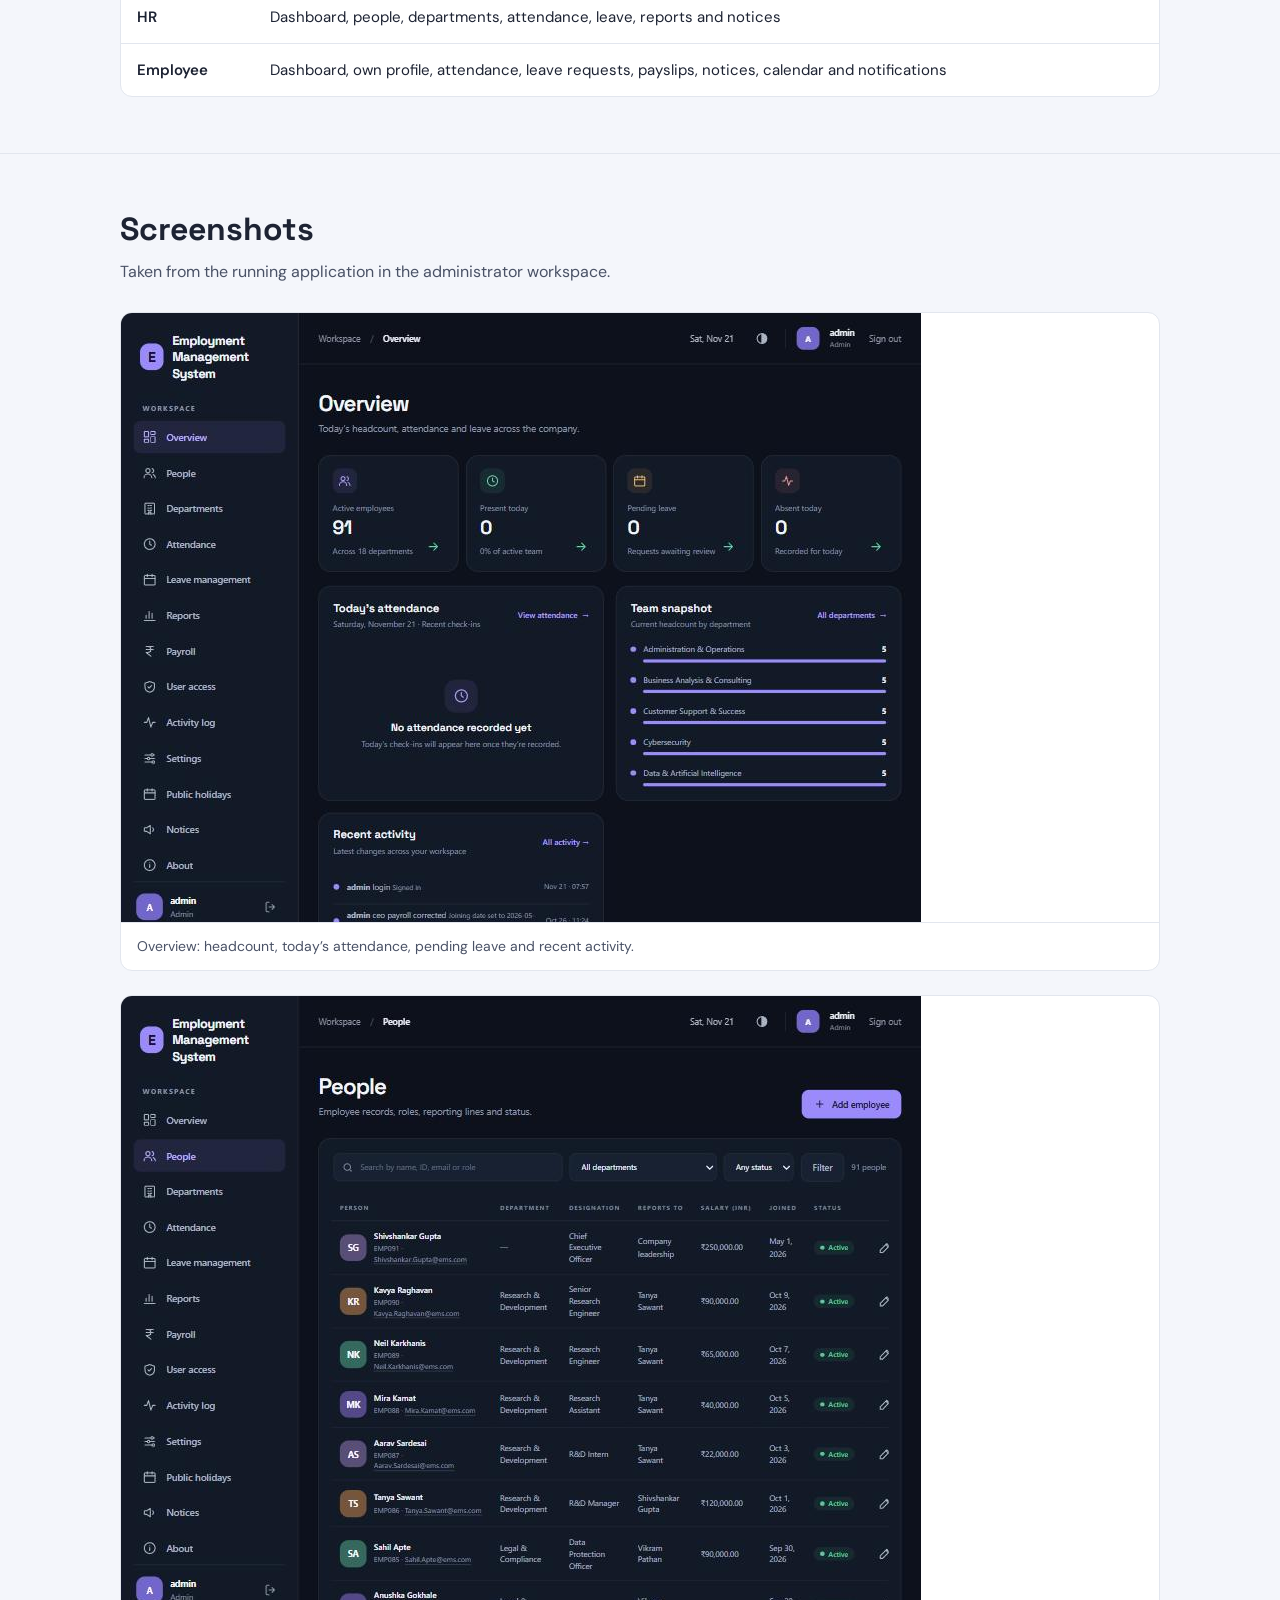
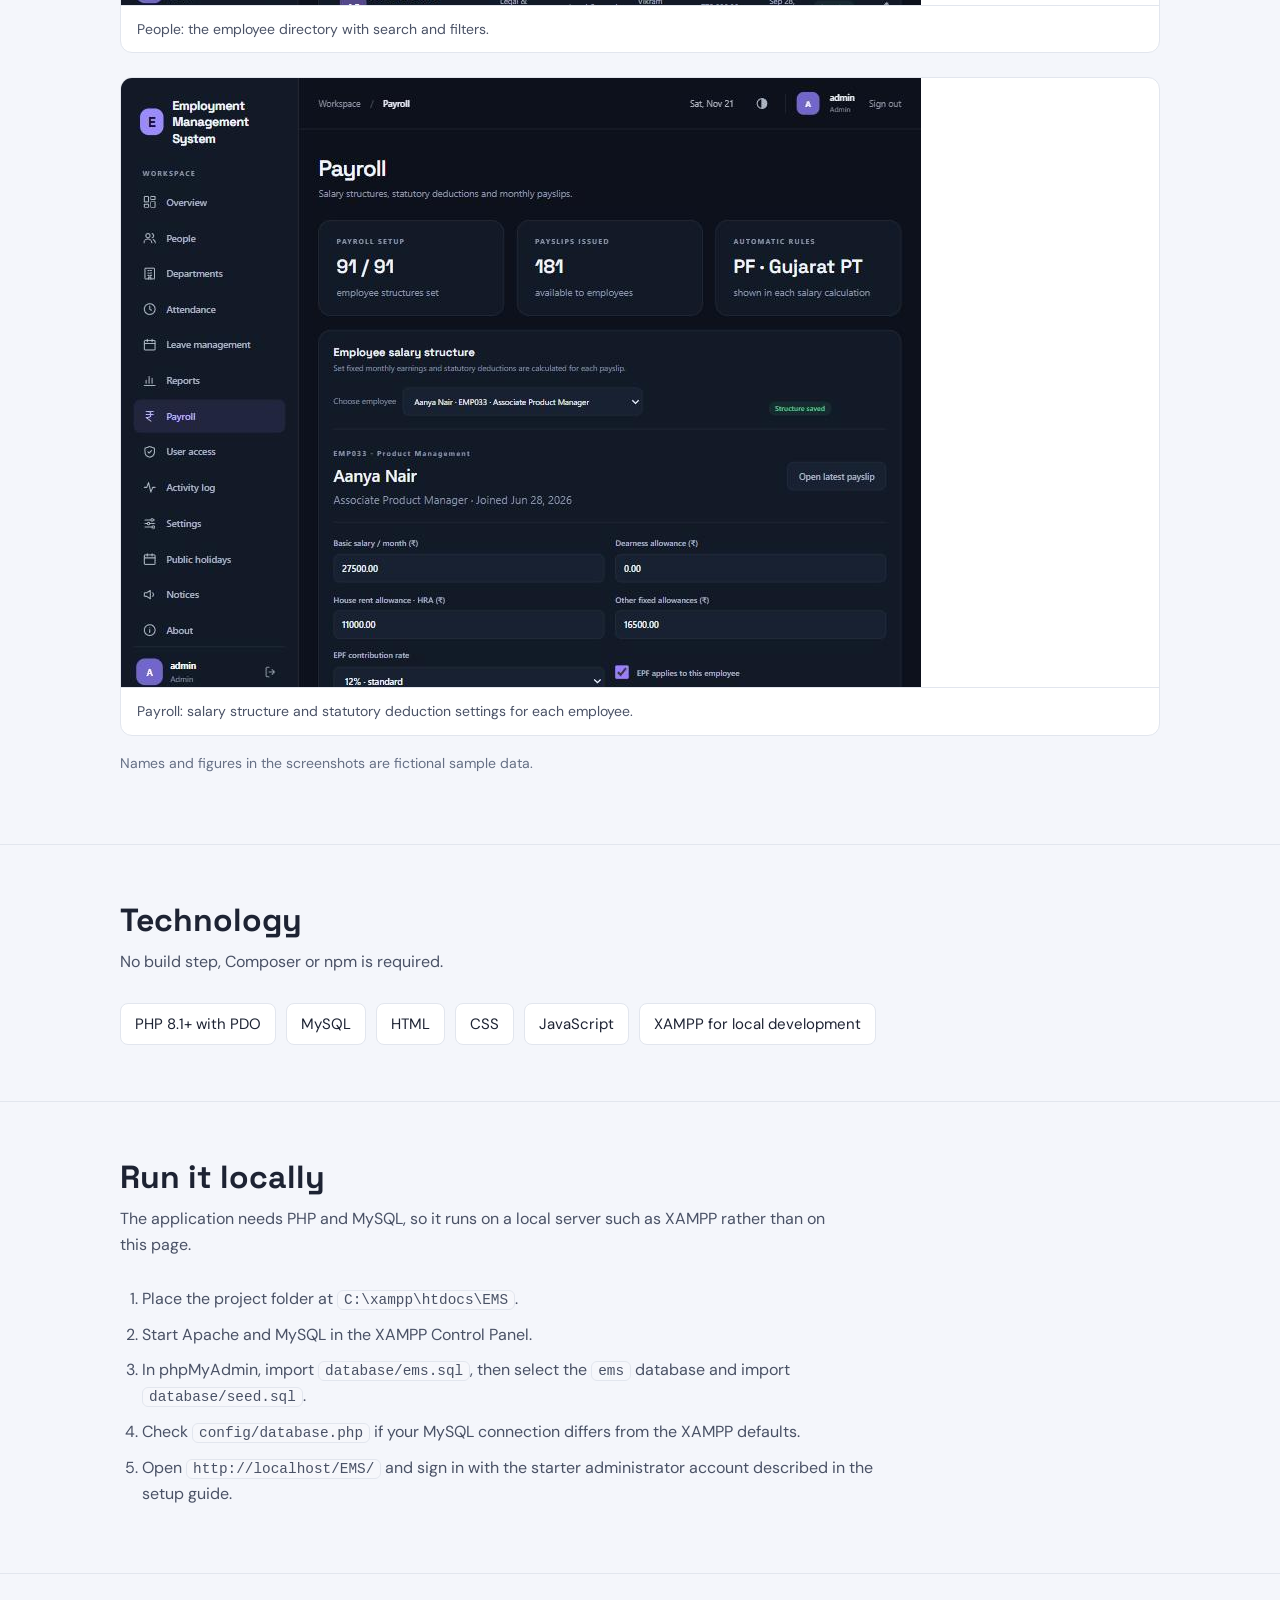
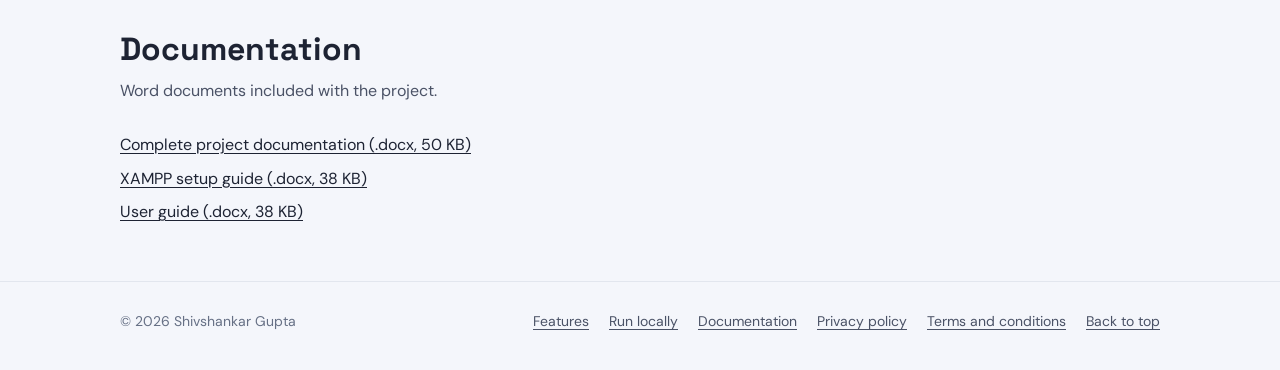
==== commit 6b39cb3b: "Add payroll, holidays, notices, project page and site fixes - Add payroll (salary structures, PF/PT," ====
--- a/index.html
+++ b/index.html
@@ -1,133 +1,162 @@
 <!doctype html>
-<html lang="en" data-theme="dark">
+<html lang="en">
 <head>
   <meta charset="utf-8">
   <meta name="viewport" content="width=device-width, initial-scale=1">
-  <meta name="description" content="A static portfolio preview of the Employment Management System.">
-  <title>EMS · People operations</title>
-  <style>
-    :root{color-scheme:dark;--bg:#0d111b;--panel:#131a27;--panel2:#172131;--line:#252e3e;--text:#f2f5fa;--muted:#8793a7;--accent:#9b8afb;--accent2:#241f3a;--blue:#9cc8ff;--amber:#e9b664;--red:#f07c84;--shadow:0 18px 50px #0003}
-    [data-theme=light]{color-scheme:light;--bg:#f4f6fb;--panel:#fff;--panel2:#f6f7fb;--line:#e7eaf1;--text:#202638;--muted:#7b8497;--accent:#7664dc;--accent2:#eeebff;--blue:#3677b8;--amber:#ad761a;--red:#d84e5a;--shadow:0 14px 38px #22334412}
-    *{box-sizing:border-box}body{margin:0;background:var(--bg);color:var(--text);font:14px/1.5 Inter,"Segoe UI",Arial,sans-serif;min-height:100vh}button,input{font:inherit}button{cursor:pointer;color:inherit}
-    .app{display:grid;grid-template-columns:248px minmax(0,1fr);min-height:100vh}.sidebar{background:var(--panel);border-right:1px solid var(--line);padding:25px 17px;display:flex;flex-direction:column;gap:28px}.brand{display:flex;align-items:center;gap:11px;padding:0 10px;font-size:15px;font-weight:750;letter-spacing:.04em}.brand-mark{display:grid;place-items:center;width:35px;height:35px;border-radius:12px;background:var(--accent);color:#171329;font-weight:900;font-size:19px}.brand small{display:block;color:var(--muted);font-size:9px;letter-spacing:.19em;margin-top:1px}.nav-label{color:var(--muted);font-size:10px;font-weight:700;letter-spacing:.14em;padding:0 11px;margin-bottom:7px}.nav{display:grid;gap:4px}.nav button{background:none;border:0;color:var(--muted);text-align:left;padding:10px 11px;border-radius:9px;display:flex;align-items:center;gap:12px}.nav button:hover,.nav button.active{background:var(--accent2);color:var(--accent)}.nav-icon{width:18px;text-align:center;font-size:15px}.sidebar-bottom{margin-top:auto}.workspace{border:1px solid var(--line);padding:12px;border-radius:11px;color:var(--muted);font-size:12px}.workspace b{display:block;color:var(--text);font-size:13px;margin-bottom:3px}
-    main{min-width:0}.topbar{height:76px;border-bottom:1px solid var(--line);display:flex;align-items:center;justify-content:space-between;padding:0 34px;gap:15px}.crumb{color:var(--muted);font-size:13px}.crumb strong{color:var(--text);font-weight:600}.top-actions{display:flex;align-items:center;gap:10px}.search{width:min(270px,30vw);position:relative}.search input{width:100%;background:var(--panel);border:1px solid var(--line);border-radius:9px;color:var(--text);padding:9px 12px 9px 34px;outline:none}.search:before{content:"⌕";position:absolute;left:12px;top:5px;color:var(--muted);font-size:20px}.icon-btn{width:36px;height:36px;border-radius:9px;border:1px solid var(--line);background:var(--panel);color:var(--muted)}.profile{display:flex;align-items:center;gap:9px;margin-left:5px}.avatar{display:grid;place-items:center;width:34px;height:34px;border-radius:50%;background:#344b5f;color:#d7ebff;font-weight:700;font-size:12px}.profile b{font-size:12px;display:block}.profile small{color:var(--muted);font-size:10px}
-    .content{max-width:1440px;margin:auto;padding:31px 34px 55px}.preview-banner{border:1px solid #554a8e;background:linear-gradient(100deg,#211b3b,#222033);color:#cec5ff;border-radius:10px;padding:11px 14px;margin-bottom:22px;display:flex;align-items:center;gap:10px;font-size:12px}.preview-banner span{font-size:16px}.screen{display:none}.screen.active{display:block}.heading{display:flex;align-items:flex-end;justify-content:space-between;gap:18px;margin-bottom:24px}.eyebrow{font-size:10px;letter-spacing:.17em;text-transform:uppercase;color:var(--accent);font-weight:700}.heading h1{font-size:27px;line-height:1.2;margin:5px 0 5px;font-weight:650;letter-spacing:-.035em}.heading p{margin:0;color:var(--muted);font-size:13px}.button{border:1px solid var(--line);background:var(--panel2);padding:9px 13px;border-radius:8px;color:var(--text);font-weight:600;font-size:12px}.button.primary{background:var(--accent);border-color:var(--accent);color:#171329}.button:hover{filter:brightness(1.08)}
-    .stats{display:grid;grid-template-columns:repeat(4,minmax(0,1fr));gap:14px;margin-bottom:17px}.stat,.card{background:var(--panel);border:1px solid var(--line);border-radius:12px;box-shadow:var(--shadow)}.stat{padding:17px 18px}.stat-head{display:flex;justify-content:space-between;color:var(--muted);font-size:11px}.stat-icon{color:var(--accent);font-size:17px}.stat-value{font-size:27px;font-weight:650;letter-spacing:-.04em;margin:11px 0 4px}.stat-foot{color:var(--muted);font-size:11px}.up{color:var(--accent)}
-    .grid-two{display:grid;grid-template-columns:minmax(0,1.4fr) minmax(280px,.8fr);gap:16px;margin-bottom:16px}.card{padding:19px}.card-title{display:flex;align-items:center;justify-content:space-between;margin-bottom:15px}.card-title h2{font-size:14px;margin:0;font-weight:650}.card-title span{font-size:11px;color:var(--muted)}.chart{height:210px;display:flex;align-items:flex-end;gap:16px;padding:14px 5px 24px;border-bottom:1px solid var(--line);background:repeating-linear-gradient(to bottom,transparent 0,transparent 51px,var(--line) 52px,var(--line) 53px)}.bar-col{height:100%;flex:1;display:flex;align-items:flex-end;gap:4px;position:relative}.bar{width:50%;border-radius:5px 5px 1px 1px;background:#8876ee;min-height:3px}.bar.alt{background:#435078}.bar-col label{position:absolute;bottom:-22px;left:0;right:0;text-align:center;color:var(--muted);font-size:10px}.legend{display:flex;gap:18px;color:var(--muted);font-size:10px;margin-top:13px}.legend i{display:inline-block;width:8px;height:8px;border-radius:2px;background:#3c7767;margin-right:5px}.legend i.alt{background:#324a5a}
-    .activity-list{display:grid;gap:17px}.activity{display:flex;gap:11px;align-items:flex-start}.activity-dot{height:8px;width:8px;border-radius:50%;background:var(--accent);margin:5px 3px 0}.activity b{font-size:12px;font-weight:600;display:block}.activity small{display:block;color:var(--muted);font-size:10px;margin-top:3px}
-    .table-card{padding:0;overflow:hidden}.table-top{padding:17px 19px;display:flex;justify-content:space-between;align-items:center;border-bottom:1px solid var(--line)}.table-top h2{font-size:14px;margin:0}.table-wrap{overflow:auto}table{width:100%;border-collapse:collapse;white-space:nowrap}th{text-align:left;padding:11px 17px;color:var(--muted);font-size:9px;letter-spacing:.1em;font-weight:700;border-bottom:1px solid var(--line)}td{padding:12px 17px;border-bottom:1px solid var(--line);font-size:11px}tbody tr:last-child td{border-bottom:0}.person{display:flex;align-items:center;gap:9px}.person .avatar{width:30px;height:30px;font-size:10px}.person b{font-size:11px;display:block}.person small{font-size:10px;color:var(--muted)}.badge{font-size:9px;padding:4px 8px;border-radius:20px;background:#1e3831;color:#98ddc5}.badge.amber{background:#3a3020;color:#f2ca7d}.badge.blue{background:#1d2f3d;color:#a4cefa}.badge.red{background:#3b2729;color:#edaaaa}
-    .cards-three{display:grid;grid-template-columns:repeat(3,minmax(0,1fr));gap:14px}.dept-card{padding:19px}.dept-card .dept-mark{width:34px;height:34px;border-radius:10px;background:var(--accent2);color:var(--accent);display:grid;place-items:center;font-size:12px;font-weight:700}.dept-card h3{font-size:14px;margin:15px 0 4px}.dept-card p{color:var(--muted);font-size:11px;margin:0}.dept-card footer{border-top:1px solid var(--line);padding-top:12px;margin-top:17px;color:var(--muted);font-size:10px;display:flex;justify-content:space-between}.empty-report{margin-top:14px;padding:30px;text-align:center;color:var(--muted)}
-    .toast{position:fixed;bottom:22px;right:22px;background:var(--panel2);border:1px solid var(--line);box-shadow:var(--shadow);padding:12px 16px;border-radius:9px;opacity:0;transform:translateY(8px);transition:.2s;pointer-events:none;z-index:10}.toast.show{opacity:1;transform:translateY(0)}.menu-btn{display:none}
-    [data-theme=light] .preview-banner{background:#f0edff;color:#574b9a;border-color:#dad3ff}
-    @media(max-width:1000px){.app{grid-template-columns:215px minmax(0,1fr)}.stats{grid-template-columns:repeat(2,1fr)}.content{padding:25px 22px}.topbar{padding:0 22px}.cards-three{grid-template-columns:repeat(2,minmax(0,1fr))}}
-    @media(max-width:720px){.app{display:block}.sidebar{position:fixed;z-index:8;inset:0 auto 0 0;width:250px;transform:translateX(-102%);transition:.2s;box-shadow:var(--shadow)}.sidebar.open{transform:translateX(0)}.menu-btn{display:inline-grid;place-items:center}.topbar{height:64px;padding:0 15px}.search{width:min(190px,40vw)}.profile span:not(.avatar){display:none}.content{padding:20px 14px 38px}.grid-two{grid-template-columns:1fr}.heading{align-items:flex-start}.heading h1{font-size:23px}.cards-three{grid-template-columns:1fr}.preview-banner{align-items:flex-start}.stats{gap:9px}.stat{padding:13px}.stat-value{font-size:23px}}
-    @media(max-width:410px){.stats{grid-template-columns:1fr 1fr}.top-actions{gap:6px}.profile{display:none}.button{padding:8px 9px}}
-  </style>
+  <title>Employment Management System · Project by Shivshankar Gupta</title>
+  <meta name="description" content="Employment Management System is a PHP and MySQL web application for employee records, attendance, leave and payroll, with separate workspaces for administrators, HR staff and employees.">
+  <link rel="icon" href="assets/img/favicon.svg" type="image/svg+xml">
+  <link rel="preconnect" href="https://fonts.googleapis.com">
+  <link href="https://fonts.googleapis.com/css2?family=DM+Sans:wght@400;500;600;700&family=Space+Grotesk:wght@500;600;700&display=swap" rel="stylesheet">
+  <link rel="stylesheet" href="assets/css/site.css">
 </head>
 <body>
-<div class="app">
-  <aside class="sidebar" id="sidebar">
-    <div class="brand"><span class="brand-mark">E</span><span>EMS<small>PEOPLE SYSTEMS</small></span></div>
-    <div><div class="nav-label">WORKSPACE</div><nav class="nav" aria-label="Main navigation">
-      <button class="active" data-view="dashboard"><span class="nav-icon">⌂</span>Overview</button>
-      <button data-view="employees"><span class="nav-icon">♙</span>Employees</button>
-      <button data-view="departments"><span class="nav-icon">▦</span>Departments</button>
-      <button data-view="attendance"><span class="nav-icon">◷</span>Attendance</button>
-      <button data-view="leave"><span class="nav-icon">▤</span>Leave requests</button>
-      <button data-view="reports"><span class="nav-icon">▥</span>Reports</button>
-    </nav></div>
-    <div class="sidebar-bottom"><div class="nav-label">WORKSPACE</div><div class="workspace"><b>Northstar Studio</b>People operations</div></div>
-  </aside>
-  <main>
-    <header class="topbar">
-      <div class="top-actions"><button class="icon-btn menu-btn" id="menu" aria-label="Open menu">☰</button><div class="crumb">Workspace <span> / </span> <strong id="breadcrumb">Overview</strong></div></div>
-      <div class="top-actions">
-        <label class="search"><input id="global-search" placeholder="Search employees…" aria-label="Search employees"></label>
-        <button class="icon-btn" id="theme" aria-label="Toggle light theme">◐</button>
-        <div class="profile"><span class="avatar">AD</span><span><b>Preview Admin</b><small>Administrator</small></span></div>
+<a class="skip" href="#main">Skip to content</a>
+<header class="site-header">
+  <div class="wrap header-row">
+    <a class="brand" href="#top" aria-label="Employment Management System, back to top"><img src="assets/img/favicon.svg" alt="" width="32" height="32">Employment Management System</a>
+    <button class="menu-button" id="menu-button" type="button" aria-expanded="false" aria-controls="site-nav">
+      <svg viewBox="0 0 24 24" fill="none" stroke="currentColor" stroke-width="1.8" stroke-linecap="round" aria-hidden="true"><path d="M4 7h16M4 12h16M4 17h16"/></svg>
+      <span>Menu</span>
+    </button>
+    <nav class="site-nav" id="site-nav" aria-label="Main">
+      <ul>
+        <li><a href="#features">Features</a></li>
+        <li><a href="#roles">Roles</a></li>
+        <li><a href="#screenshots">Screenshots</a></li>
+        <li><a href="#run">Run locally</a></li>
+        <li><a href="#docs">Documentation</a></li>
+      </ul>
+    </nav>
+  </div>
+</header>
+
+<main id="main">
+  <div id="top" class="hero">
+    <div class="wrap">
+      <p class="eyebrow">Project by Shivshankar Gupta</p>
+      <h1>Employment Management System</h1>
+      <p>A PHP and MySQL web application for employee records, attendance, leave and payroll. Administrators, HR staff and employees each sign in to their own workspace.</p>
+      <div class="actions">
+        <a class="button primary" href="#screenshots">See the screenshots</a>
+        <a class="button" href="#run">Run it locally</a>
       </div>
-    </header>
-    <div class="content">
-      <div class="preview-banner"><span>◈</span><div><b>Static portfolio preview</b> · Fictional sample data only. Changes are temporary and are not saved; sign-in and database features run in the PHP app.</div></div>
+    </div>
+  </div>
 
-      <section class="screen active" data-screen="dashboard">
-        <div class="heading"><div><div class="eyebrow">MONDAY, SEPTEMBER 21</div><h1>Good morning, Admin</h1><p>Here’s what’s happening with your people today.</p></div><button class="button primary" data-demo>＋ Add employee</button></div>
-        <div class="stats">
-          <article class="stat"><div class="stat-head"><span>Total employees</span><span class="stat-icon">♙</span></div><div class="stat-value">248</div><div class="stat-foot"><span class="up">↗ 8.2%</span> from last month</div></article>
-          <article class="stat"><div class="stat-head"><span>Present today</span><span class="stat-icon">◷</span></div><div class="stat-value">221</div><div class="stat-foot">89.1% attendance rate</div></article>
-          <article class="stat"><div class="stat-head"><span>On leave</span><span class="stat-icon">▤</span></div><div class="stat-value">12</div><div class="stat-foot">Across 4 departments</div></article>
-          <article class="stat"><div class="stat-head"><span>Pending requests</span><span class="stat-icon">◌</span></div><div class="stat-value">08</div><div class="stat-foot">Needs HR review</div></article>
-        </div>
-        <div class="grid-two">
-          <article class="card"><div class="card-title"><h2>Attendance overview</h2><span>This week ▾</span></div><div class="chart" aria-label="Attendance chart">
-            <div class="bar-col"><i class="bar" style="height:76%"></i><i class="bar alt" style="height:14%"></i><label>Mon</label></div><div class="bar-col"><i class="bar" style="height:83%"></i><i class="bar alt" style="height:11%"></i><label>Tue</label></div><div class="bar-col"><i class="bar" style="height:72%"></i><i class="bar alt" style="height:18%"></i><label>Wed</label></div><div class="bar-col"><i class="bar" style="height:87%"></i><i class="bar alt" style="height:9%"></i><label>Thu</label></div><div class="bar-col"><i class="bar" style="height:79%"></i><i class="bar alt" style="height:13%"></i><label>Fri</label></div><div class="bar-col"><i class="bar" style="height:18%"></i><i class="bar alt" style="height:4%"></i><label>Sat</label></div><div class="bar-col"><i class="bar" style="height:8%"></i><i class="bar alt" style="height:2%"></i><label>Sun</label></div>
-          </div><div class="legend"><span><i></i>Present</span><span><i class="alt"></i>Absent / leave</span></div></article>
-          <article class="card"><div class="card-title"><h2>Recent activity</h2><span>Today</span></div><div class="activity-list">
-            <div class="activity"><i class="activity-dot"></i><div><b>New employee added</b><small>Aisha Patel joined Engineering · 9:42 AM</small></div></div>
-            <div class="activity"><i class="activity-dot"></i><div><b>Leave request approved</b><small>Marcus Johnson · 10:18 AM</small></div></div>
-            <div class="activity"><i class="activity-dot"></i><div><b>Attendance recorded</b><small>Operations team · 11:06 AM</small></div></div>
-            <div class="activity"><i class="activity-dot"></i><div><b>Department updated</b><small>People &amp; Culture · 11:32 AM</small></div></div>
-          </div></article>
-        </div>
-        <article class="card table-card"><div class="table-top"><h2>Recently joined</h2><button class="button" data-view-link="employees">View directory →</button></div><div class="table-wrap"><table><thead><tr><th>EMPLOYEE</th><th>DEPARTMENT</th><th>ROLE</th><th>JOINED</th><th>STATUS</th></tr></thead><tbody>
-          <tr><td><div class="person"><span class="avatar">AP</span><span><b>Aisha Patel</b><small>EMP-0248</small></span></div></td><td>Engineering</td><td>Product Designer</td><td>Sep 21, 2026</td><td><span class="badge">Active</span></td></tr>
-          <tr><td><div class="person"><span class="avatar">MJ</span><span><b>Marcus Johnson</b><small>EMP-0247</small></span></div></td><td>Operations</td><td>Operations Analyst</td><td>Sep 18, 2026</td><td><span class="badge">Active</span></td></tr>
-          <tr><td><div class="person"><span class="avatar">LC</span><span><b>Lin Chen</b><small>EMP-0246</small></span></div></td><td>Finance</td><td>Financial Analyst</td><td>Sep 15, 2026</td><td><span class="badge">Active</span></td></tr>
-        </tbody></table></div></article>
-      </section>
+  <section class="block" id="features" aria-labelledby="features-title">
+    <div class="wrap">
+      <h2 id="features-title">Features</h2>
+      <p class="lead">Everything listed here is built into the application.</p>
+      <ul class="feature-grid">
+        <li><h3>Role-based workspaces</h3><p>Separate access for administrators, HR staff and employees, with server-side role checks, hashed passwords, CSRF protection and session expiry.</p></li>
+        <li><h3>Employee directory</h3><p>Search and filter by department and status, add and edit employees, set reporting managers, and activate or deactivate accounts.</p></li>
+        <li><h3>Attendance</h3><p>Staff record attendance for any working day. Employees set their own status as Present, Absent or On Break. Sundays and public holidays are blocked.</p></li>
+        <li><h3>Leave management</h3><p>Casual Leave (LWP), Paid Leave and Sick Leave requests with HR and admin review, notifications, and administrator-set yearly balances.</p></li>
+        <li><h3>Payroll</h3><p>Salary structures, employee PF at 10% or 12% with the wage ceiling, Gujarat professional tax, joining-month proration and printable monthly payslips.</p></li>
+        <li><h3>Reports and activity log</h3><p>Individual employee reports, CSV exports for people, attendance and leave, and an administrator log of sign-ins and changes.</p></li>
+        <li><h3>Holidays and notices</h3><p>An administrator-managed public holiday calendar and notices that appear in employee workspaces.</p></li>
+        <li><h3>Responsive interface</h3><p>Works on phones, tablets and desktops, with a collapsible sidebar and light and dark themes.</p></li>
+      </ul>
+    </div>
+  </section>
 
-      <section class="screen" data-screen="employees">
-        <div class="heading"><div><div class="eyebrow">PEOPLE DIRECTORY</div><h1>Employees</h1><p>Browse the people in your organization.</p></div><button class="button primary" data-demo>＋ Add employee</button></div>
-        <article class="card table-card"><div class="table-top"><h2>All employees <span class="muted">(sample)</span></h2><span>248 people</span></div><div class="table-wrap"><table><thead><tr><th>EMPLOYEE</th><th>DEPARTMENT</th><th>ROLE</th><th>EMAIL</th><th>STATUS</th></tr></thead><tbody id="employee-rows">
-          <tr><td><div class="person"><span class="avatar">AP</span><span><b>Aisha Patel</b><small>EMP-0248</small></span></div></td><td>Engineering</td><td>Product Designer</td><td>aisha.patel@example.test</td><td><span class="badge">Active</span></td></tr>
-          <tr><td><div class="person"><span class="avatar">MJ</span><span><b>Marcus Johnson</b><small>EMP-0247</small></span></div></td><td>Operations</td><td>Operations Analyst</td><td>marcus.j@example.test</td><td><span class="badge amber">On leave</span></td></tr>
-          <tr><td><div class="person"><span class="avatar">LC</span><span><b>Lin Chen</b><small>EMP-0246</small></span></div></td><td>Finance</td><td>Financial Analyst</td><td>lin.chen@example.test</td><td><span class="badge">Active</span></td></tr>
-          <tr><td><div class="person"><span class="avatar">SR</span><span><b>Sofia Rivera</b><small>EMP-0245</small></span></div></td><td>People &amp; Culture</td><td>HR Specialist</td><td>sofia.r@example.test</td><td><span class="badge">Active</span></td></tr>
-          <tr><td><div class="person"><span class="avatar">DK</span><span><b>Daniel Kim</b><small>EMP-0244</small></span></div></td><td>Engineering</td><td>Backend Developer</td><td>daniel.kim@example.test</td><td><span class="badge red">Inactive</span></td></tr>
-        </tbody></table></div></article>
-      </section>
+  <section class="block" id="roles" aria-labelledby="roles-title">
+    <div class="wrap">
+      <h2 id="roles-title">Roles</h2>
+      <p class="lead">Each role sees only the pages it needs.</p>
+      <div class="table-wrap">
+        <table>
+          <thead><tr><th scope="col">Role</th><th scope="col">Main access</th></tr></thead>
+          <tbody>
+            <tr><td>Administrator</td><td>Dashboard, people, departments, attendance, leave, reports, payroll, user access, activity log, settings, public holidays and notices</td></tr>
+            <tr><td>HR</td><td>Dashboard, people, departments, attendance, leave, reports and notices</td></tr>
+            <tr><td>Employee</td><td>Dashboard, own profile, attendance, leave requests, payslips, notices, calendar and notifications</td></tr>
+          </tbody>
+        </table>
+      </div>
+    </div>
+  </section>
 
-      <section class="screen" data-screen="departments">
-        <div class="heading"><div><div class="eyebrow">ORGANIZATION</div><h1>Departments</h1><p>Teams and their current headcount.</p></div><button class="button primary" data-demo>＋ Add department</button></div>
-        <div class="cards-three">
-          <article class="card dept-card"><span class="dept-mark">EN</span><h3>Engineering</h3><p>Product development and technology.</p><footer><span>86 employees</span><span class="badge">Active</span></footer></article>
-          <article class="card dept-card"><span class="dept-mark">OP</span><h3>Operations</h3><p>Business operations and support.</p><footer><span>54 employees</span><span class="badge">Active</span></footer></article>
-          <article class="card dept-card"><span class="dept-mark">PC</span><h3>People &amp; Culture</h3><p>People operations and development.</p><footer><span>32 employees</span><span class="badge">Active</span></footer></article>
-          <article class="card dept-card"><span class="dept-mark">FI</span><h3>Finance</h3><p>Financial planning and accounting.</p><footer><span>28 employees</span><span class="badge">Active</span></footer></article>
-          <article class="card dept-card"><span class="dept-mark">MK</span><h3>Marketing</h3><p>Brand, communications and growth.</p><footer><span>31 employees</span><span class="badge">Active</span></footer></article>
-          <article class="card dept-card"><span class="dept-mark">CS</span><h3>Customer Success</h3><p>Customer onboarding and care.</p><footer><span>17 employees</span><span class="badge">Active</span></footer></article>
-        </div>
-      </section>
+  <section class="block" id="screenshots" aria-labelledby="screens-title">
+    <div class="wrap">
+      <h2 id="screens-title">Screenshots</h2>
+      <p class="lead">Taken from the running application in the administrator workspace.</p>
+      <div class="shots">
+        <figure><img src="assets/img/screen-dashboard.jpg" width="800" height="609" loading="lazy" alt="Administrator overview page showing active employees, attendance, pending leave, team headcount by department and recent activity."><figcaption>Overview: headcount, today’s attendance, pending leave and recent activity.</figcaption></figure>
+        <figure><img src="assets/img/screen-people.jpg" width="800" height="609" loading="lazy" alt="People page listing employees with department, designation, manager, salary, joining date and status."><figcaption>People: the employee directory with search and filters.</figcaption></figure>
+        <figure><img src="assets/img/screen-payroll.jpg" width="800" height="609" loading="lazy" alt="Payroll page showing payroll setup totals and an employee salary structure form."><figcaption>Payroll: salary structure and statutory deduction settings for each employee.</figcaption></figure>
+      </div>
+      <p class="note">Names and figures in the screenshots are fictional sample data.</p>
+    </div>
+  </section>
 
-      <section class="screen" data-screen="attendance">
-        <div class="heading"><div><div class="eyebrow">TIME &amp; PRESENCE</div><h1>Attendance</h1><p>Today's attendance summary and recent entries.</p></div><button class="button" data-demo>↓ Export CSV</button></div>
-        <div class="stats"><article class="stat"><div class="stat-head"><span>Present</span><span class="stat-icon">✓</span></div><div class="stat-value">221</div><div class="stat-foot">89.1% of employees</div></article><article class="stat"><div class="stat-head"><span>Late</span><span class="stat-icon">◷</span></div><div class="stat-value">09</div><div class="stat-foot">3.6% of employees</div></article><article class="stat"><div class="stat-head"><span>Absent</span><span class="stat-icon">—</span></div><div class="stat-value">06</div><div class="stat-foot">2.4% of employees</div></article><article class="stat"><div class="stat-head"><span>On leave</span><span class="stat-icon">▤</span></div><div class="stat-value">12</div><div class="stat-foot">4.8% of employees</div></article></div>
-        <article class="card table-card"><div class="table-top"><h2>Recent attendance</h2><span>Monday, Sep 21</span></div><div class="table-wrap"><table><thead><tr><th>EMPLOYEE</th><th>DEPARTMENT</th><th>CHECK IN</th><th>CHECK OUT</th><th>STATUS</th></tr></thead><tbody><tr><td><div class="person"><span class="avatar">AP</span><span><b>Aisha Patel</b><small>EMP-0248</small></span></div></td><td>Engineering</td><td>08:54 AM</td><td>—</td><td><span class="badge">Present</span></td></tr><tr><td><div class="person"><span class="avatar">MJ</span><span><b>Marcus Johnson</b><small>EMP-0247</small></span></div></td><td>Operations</td><td>09:16 AM</td><td>—</td><td><span class="badge amber">Late</span></td></tr><tr><td><div class="person"><span class="avatar">LC</span><span><b>Lin Chen</b><small>EMP-0246</small></span></div></td><td>Finance</td><td>08:47 AM</td><td>—</td><td><span class="badge">Present</span></td></tr><tr><td><div class="person"><span class="avatar">SR</span><span><b>Sofia Rivera</b><small>EMP-0245</small></span></div></td><td>People &amp; Culture</td><td>—</td><td>—</td><td><span class="badge blue">On leave</span></td></tr></tbody></table></div></article>
-      </section>
+  <section class="block" id="tech" aria-labelledby="tech-title">
+    <div class="wrap">
+      <h2 id="tech-title">Technology</h2>
+      <p class="lead">No build step, Composer or npm is required.</p>
+      <ul class="tech">
+        <li>PHP 8.1+ with PDO</li>
+        <li>MySQL</li>
+        <li>HTML</li>
+        <li>CSS</li>
+        <li>JavaScript</li>
+        <li>XAMPP for local development</li>
+      </ul>
+    </div>
+  </section>
 
-      <section class="screen" data-screen="leave">
-        <div class="heading"><div><div class="eyebrow">TIME AWAY</div><h1>Leave requests</h1><p>Review requests from across the organization.</p></div><button class="button" data-demo>Filter requests</button></div>
-        <article class="card table-card"><div class="table-top"><h2>Requests awaiting review</h2><span>8 pending</span></div><div class="table-wrap"><table><thead><tr><th>EMPLOYEE</th><th>TYPE</th><th>DATES</th><th>REASON</th><th>STATUS</th><th>ACTION</th></tr></thead><tbody><tr><td><div class="person"><span class="avatar">MJ</span><span><b>Marcus Johnson</b><small>Operations</small></span></div></td><td>Annual</td><td>Sep 24 – Sep 25</td><td>Family commitment</td><td><span class="badge amber">Pending</span></td><td><button class="button" data-demo>Review</button></td></tr><tr><td><div class="person"><span class="avatar">LC</span><span><b>Lin Chen</b><small>Finance</small></span></div></td><td>Sick</td><td>Sep 22</td><td>Medical appointment</td><td><span class="badge amber">Pending</span></td><td><button class="button" data-demo>Review</button></td></tr><tr><td><div class="person"><span class="avatar">DK</span><span><b>Daniel Kim</b><small>Engineering</small></span></div></td><td>Personal</td><td>Sep 28 – Sep 29</td><td>Personal matter</td><td><span class="badge">Approved</span></td><td>—</td></tr></tbody></table></div></article>
-      </section>
+  <section class="block" id="run" aria-labelledby="run-title">
+    <div class="wrap">
+      <h2 id="run-title">Run it locally</h2>
+      <p class="lead">The application needs PHP and MySQL, so it runs on a local server such as XAMPP rather than on this page.</p>
+      <ol class="steps">
+        <li>Place the project folder at <code>C:\xampp\htdocs\EMS</code>.</li>
+        <li>Start Apache and MySQL in the XAMPP Control Panel.</li>
+        <li>In phpMyAdmin, import <code>database/ems.sql</code>, then select the <code>ems</code> database and import <code>database/seed.sql</code>.</li>
+        <li>Check <code>config/database.php</code> if your MySQL connection differs from the XAMPP defaults.</li>
+        <li>Open <code>http://localhost/EMS/</code> and sign in with the starter administrator account described in the setup guide.</li>
+      </ol>
+    </div>
+  </section>
 
-      <section class="screen" data-screen="reports">
-        <div class="heading"><div><div class="eyebrow">INSIGHTS</div><h1>Reports</h1><p>At-a-glance summaries for this sample workspace.</p></div><button class="button" data-demo>↓ Download report</button></div>
-        <div class="cards-three"><article class="card dept-card"><span class="dept-mark">01</span><h3>Employee report</h3><p>Headcount by department and employment status.</p><footer><span>248 records</span><button class="button" data-demo>Preview</button></footer></article><article class="card dept-card"><span class="dept-mark">02</span><h3>Attendance report</h3><p>Daily attendance totals and attendance rates.</p><footer><span>September 2026</span><button class="button" data-demo>Preview</button></footer></article><article class="card dept-card"><span class="dept-mark">03</span><h3>Leave report</h3><p>Leave requests by type and current status.</p><footer><span>34 requests</span><button class="button" data-demo>Preview</button></footer></article></div>
-      </section>
+  <section class="block" id="docs" aria-labelledby="docs-title">
+    <div class="wrap">
+      <h2 id="docs-title">Documentation</h2>
+      <p class="lead">Word documents included with the project.</p>
+      <ul class="doc-list">
+        <li><a href="docs/EMS_Complete_Project_Documentation.docx">Complete project documentation (.docx, 50 KB)</a></li>
+        <li><a href="docs/EMS_XAMPP_Setup_Guide.docx">XAMPP setup guide (.docx, 38 KB)</a></li>
+        <li><a href="docs/EMS_User_Guide.docx">User guide (.docx, 38 KB)</a></li>
+      </ul>
     </div>
-  </main>
-</div>
-<div class="toast" id="toast" role="status" aria-live="polite"></div>
+  </section>
+</main>
+
+<footer class="site-footer">
+  <div class="wrap footer-row">
+    <span>© <span id="year">2026</span> Shivshankar Gupta</span>
+    <nav aria-label="Footer">
+      <a href="#features">Features</a>
+      <a href="#run">Run locally</a>
+      <a href="#docs">Documentation</a>
+      <a href="privacy.html">Privacy policy</a>
+      <a href="terms.html">Terms and conditions</a>
+      <a href="#top">Back to top</a>
+    </nav>
+  </div>
+</footer>
+
 <script>
-  const labels={dashboard:"Overview",employees:"Employees",departments:"Departments",attendance:"Attendance",leave:"Leave requests",reports:"Reports"};
-  const notify=(message)=>{const t=document.getElementById("toast");t.textContent=message;t.classList.add("show");clearTimeout(window.toastTimer);window.toastTimer=setTimeout(()=>t.classList.remove("show"),2600)};
-  function showView(view){if(!labels[view])return;document.querySelectorAll(".screen").forEach(s=>s.classList.toggle("active",s.dataset.screen===view));document.querySelectorAll("[data-view]").forEach(b=>b.classList.toggle("active",b.dataset.view===view));document.getElementById("breadcrumb").textContent=labels[view];document.getElementById("sidebar").classList.remove("open");window.scrollTo({top:0,behavior:"smooth"})}
-  document.querySelectorAll("[data-view]").forEach(b=>b.addEventListener("click",()=>showView(b.dataset.view)));
-  document.querySelectorAll("[data-view-link]").forEach(b=>b.addEventListener("click",()=>showView(b.dataset.viewLink)));
-  document.querySelectorAll("[data-demo]").forEach(b=>b.addEventListener("click",()=>notify("Static preview only — this action is not saved.")));
-  document.getElementById("theme").addEventListener("click",()=>{const d=document.documentElement;d.dataset.theme=d.dataset.theme==="dark"?"light":"dark"});
-  document.getElementById("menu").addEventListener("click",()=>document.getElementById("sidebar").classList.toggle("open"));
-  document.getElementById("global-search").addEventListener("input",e=>{showView("employees");const q=e.target.value.toLowerCase();document.querySelectorAll("#employee-rows tr").forEach(row=>row.hidden=!row.innerText.toLowerCase().includes(q))});
+  (function(){
+    var button=document.getElementById('menu-button'),nav=document.getElementById('site-nav');
+    function setOpen(open){nav.classList.toggle('open',open);button.setAttribute('aria-expanded',open?'true':'false')}
+    button.addEventListener('click',function(){setOpen(!nav.classList.contains('open'))});
+    nav.addEventListener('click',function(e){if(e.target.closest('a'))setOpen(false)});
+    document.addEventListener('keydown',function(e){if(e.key==='Escape')setOpen(false)});
+    window.addEventListener('resize',function(){if(window.innerWidth>760)setOpen(false)});
+    document.getElementById('year').textContent=new Date().getFullYear();
+  })();
 </script>
 </body>
 </html>
--- a/assets/css/site.css
+++ b/assets/css/site.css
@@ -0,0 +1,90 @@
+:root{color-scheme:dark;--bg:#0d111b;--panel:#131a27;--panel2:#172131;--line:#252e3e;--text:#f2f5fa;--muted:#8f9ab0;--soft:#b3bccb;--accent:#9b8afb;--accent-ink:#171329}
+@media (prefers-color-scheme: light){:root{color-scheme:light;--bg:#f4f6fb;--panel:#ffffff;--panel2:#f6f7fb;--line:#e2e6ee;--text:#1d2333;--muted:#667085;--soft:#4a5266;--accent:#6956d4;--accent-ink:#ffffff}}
+*{box-sizing:border-box}
+html{scroll-padding-top:72px}
+body{margin:0;background:var(--bg);color:var(--text);font:16px/1.6 'DM Sans',system-ui,-apple-system,'Segoe UI',sans-serif;overflow-x:hidden}
+img{max-width:100%;height:auto;display:block}
+a{color:inherit}
+h1,h2,h3{font-family:'Space Grotesk','DM Sans',sans-serif;line-height:1.2;margin:0}
+.wrap{width:min(1080px,100%);margin:0 auto;padding:0 20px}
+.skip{position:absolute;left:-999px;top:8px;background:var(--panel);padding:8px 12px;border-radius:8px;z-index:20}.skip:focus{left:12px}
+a:focus-visible,button:focus-visible{outline:2px solid var(--accent);outline-offset:3px;border-radius:4px}
+
+.site-header{position:sticky;top:0;z-index:10;background:var(--bg);border-bottom:1px solid var(--line)}
+.header-row{display:flex;align-items:center;justify-content:space-between;gap:16px;height:64px}
+.brand{display:flex;align-items:center;gap:10px;text-decoration:none;font:600 16px 'Space Grotesk',sans-serif}
+.brand img{width:32px;height:32px}
+.menu-button{display:none;align-items:center;gap:8px;border:1px solid var(--line);background:var(--panel);color:var(--text);border-radius:8px;padding:8px 12px;font:inherit;font-size:14px;cursor:pointer}
+.menu-button svg{width:18px;height:18px}
+.site-nav ul{display:flex;gap:4px;list-style:none;margin:0;padding:0}
+.site-nav a{display:block;padding:8px 12px;border-radius:8px;text-decoration:none;color:var(--soft);font-size:14px}
+.site-nav a:hover{background:var(--panel);color:var(--text)}
+
+.hero{padding:72px 0 56px;border-bottom:1px solid var(--line)}
+.eyebrow{font-size:12px;font-weight:700;letter-spacing:.12em;text-transform:uppercase;color:var(--accent);margin:0 0 12px}
+.hero h1{font-size:clamp(34px,6vw,56px);letter-spacing:-.02em;max-width:16ch}
+.hero p{color:var(--soft);font-size:18px;max-width:60ch;margin:20px 0 0}
+.actions{display:flex;flex-wrap:wrap;gap:12px;margin-top:28px}
+.button{display:inline-flex;align-items:center;justify-content:center;min-height:44px;padding:10px 18px;border-radius:10px;font-weight:600;font-size:15px;text-decoration:none;border:1px solid var(--line);background:var(--panel);color:var(--text)}
+.button.primary{background:var(--accent);border-color:var(--accent);color:var(--accent-ink)}
+.button:hover{border-color:var(--accent)}
+
+section.block{padding:56px 0;border-bottom:1px solid var(--line)}
+.block h2{font-size:clamp(24px,3.5vw,32px);margin-bottom:10px}
+.lead{color:var(--soft);max-width:65ch;margin:0 0 28px}
+.feature-grid{display:grid;grid-template-columns:repeat(2,minmax(0,1fr));gap:14px;list-style:none;margin:0;padding:0}
+.feature-grid li{background:var(--panel);border:1px solid var(--line);border-radius:12px;padding:18px}
+.feature-grid h3{font-size:17px;margin-bottom:6px}
+.feature-grid p{margin:0;color:var(--soft);font-size:15px}
+
+.table-wrap{overflow-x:auto;border:1px solid var(--line);border-radius:12px;background:var(--panel)}
+table{width:100%;border-collapse:collapse;min-width:520px}
+th,td{text-align:left;padding:14px 16px;border-bottom:1px solid var(--line);vertical-align:top;font-size:15px}
+th{font-size:12px;letter-spacing:.08em;text-transform:uppercase;color:var(--muted)}
+tbody tr:last-child td{border-bottom:0}
+td:first-child{font-weight:600;white-space:nowrap}
+
+.shots{display:grid;gap:24px}
+figure{margin:0;background:var(--panel);border:1px solid var(--line);border-radius:12px;overflow:hidden}
+figcaption{padding:12px 16px;color:var(--soft);font-size:14px;border-top:1px solid var(--line)}
+.note{color:var(--muted);font-size:14px;margin-top:16px}
+
+.tech{display:flex;flex-wrap:wrap;gap:10px;list-style:none;margin:0;padding:0}
+.tech li{border:1px solid var(--line);background:var(--panel);border-radius:8px;padding:8px 14px;font-size:15px}
+ol.steps{margin:0;padding-left:22px;max-width:70ch}
+ol.steps li{margin-bottom:10px;color:var(--soft)}
+code{font-family:ui-monospace,SFMono-Regular,Consolas,monospace;font-size:.9em;background:var(--panel2);border:1px solid var(--line);border-radius:6px;padding:1px 6px;overflow-wrap:anywhere}
+.doc-list{list-style:none;margin:0;padding:0;display:grid;gap:8px}
+.doc-list a{color:var(--text);text-decoration:underline;text-underline-offset:3px}
+
+.site-footer{padding:28px 0 40px;color:var(--muted);font-size:14px}
+.footer-row{display:flex;flex-wrap:wrap;justify-content:space-between;gap:12px 24px}
+.footer-row nav{display:flex;flex-wrap:wrap;gap:8px 20px}
+.footer-row a{color:var(--soft);text-underline-offset:3px}
+
+@media (max-width:760px){
+  .menu-button{display:inline-flex}
+  .site-nav{display:none;position:absolute;left:0;right:0;top:64px;background:var(--bg);border-bottom:1px solid var(--line);padding:8px 20px 16px}
+  .site-nav.open{display:block}
+  .site-nav ul{flex-direction:column}
+  .site-nav a{padding:12px;font-size:16px}
+  .hero{padding:48px 0 40px}
+  .hero p{font-size:17px}
+  .feature-grid{grid-template-columns:1fr}
+  section.block{padding:44px 0}
+  .actions .button{flex:1 1 100%}
+}
+
+/* Privacy policy and terms */
+.legal{padding:48px 0 56px}
+.legal .wrap{max-width:780px}
+.legal h1{font-size:clamp(30px,5vw,42px);letter-spacing:-.02em;margin-bottom:8px}
+.legal .updated{color:var(--muted);font-size:14px;margin:0 0 28px}
+.legal h2{font-size:21px;margin:36px 0 10px}
+.legal p,.legal li{color:var(--soft)}
+.legal ul{padding-left:22px}
+.legal li{margin-bottom:6px}
+.legal a{color:var(--text);text-decoration:underline;text-underline-offset:3px}
+.legal .summary{background:var(--panel);border:1px solid var(--line);border-left:4px solid var(--accent);border-radius:10px;padding:14px 18px;margin:0 0 8px}
+.legal .summary p{margin:0}
+.header-row .button{white-space:nowrap;min-height:38px;padding:8px 14px;font-size:14px;flex:none}.brand{min-width:0}@media (max-width:420px){.brand{font-size:14px}}
